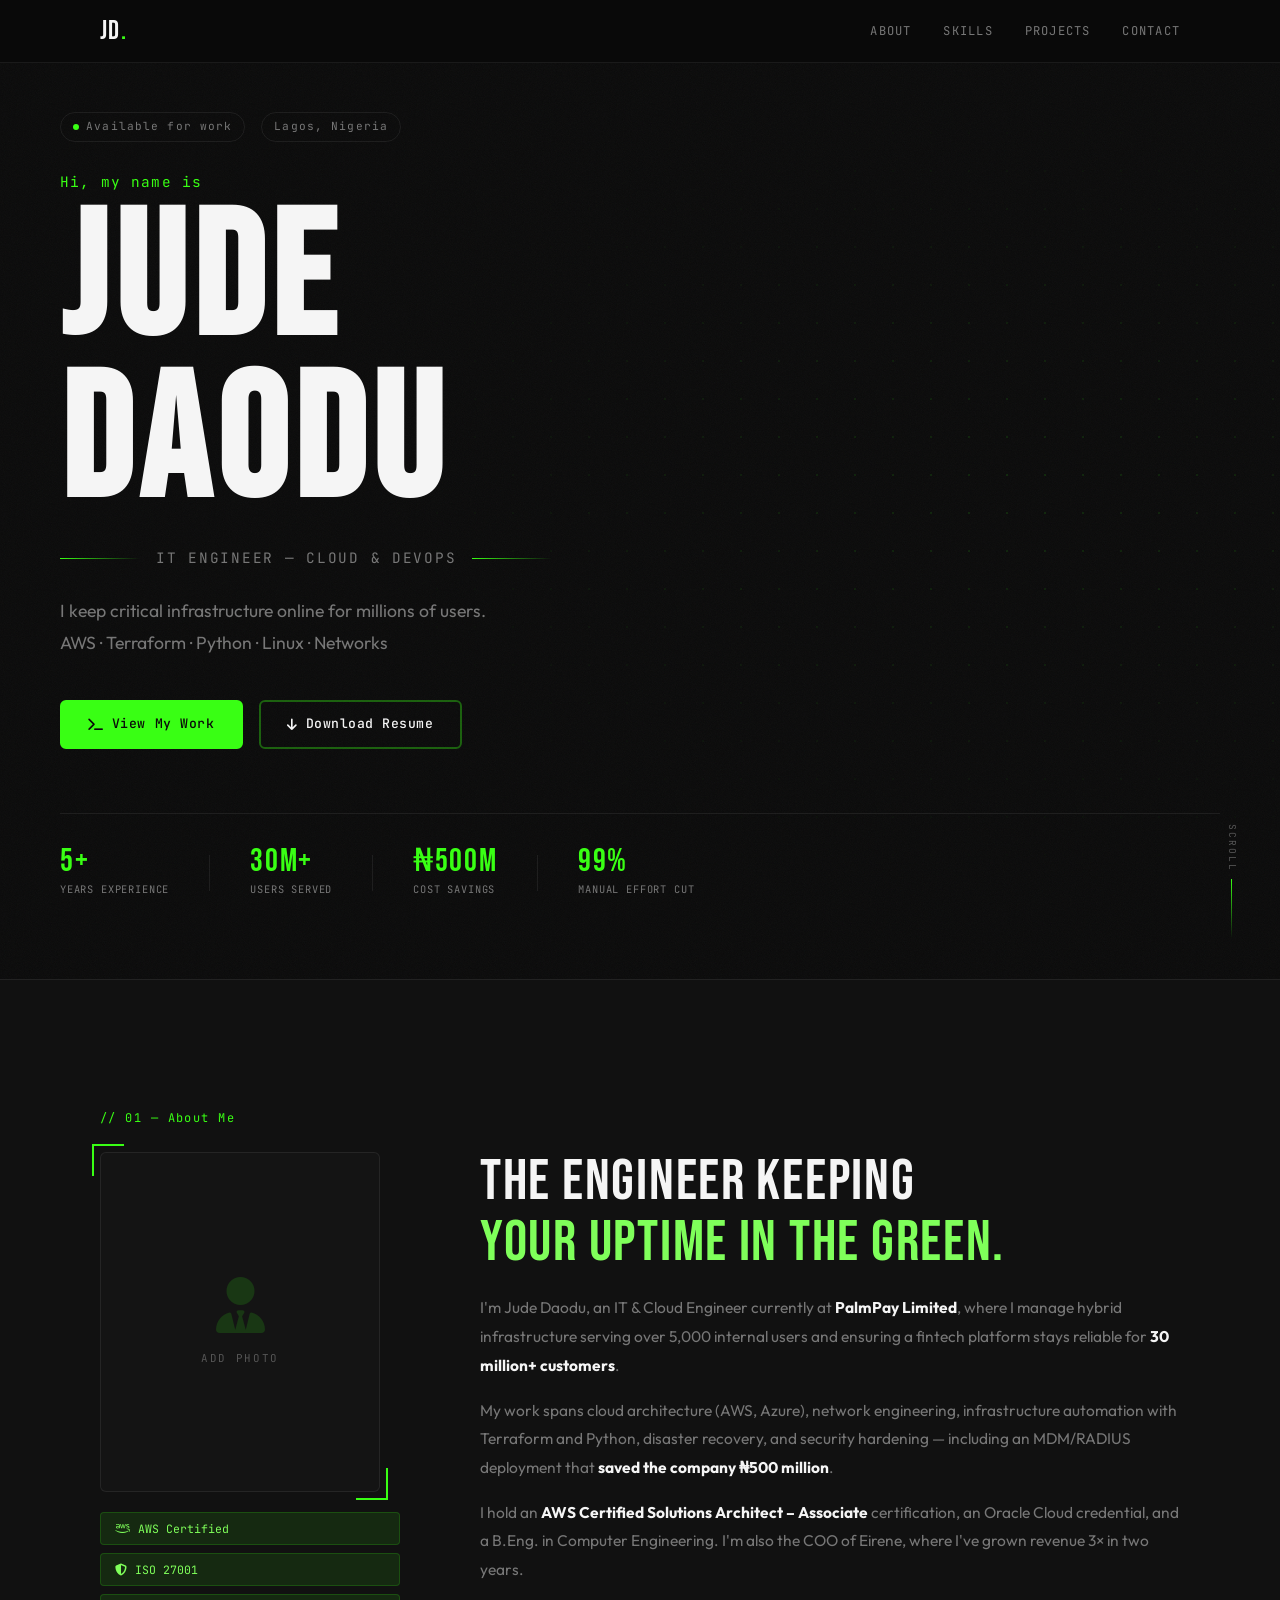
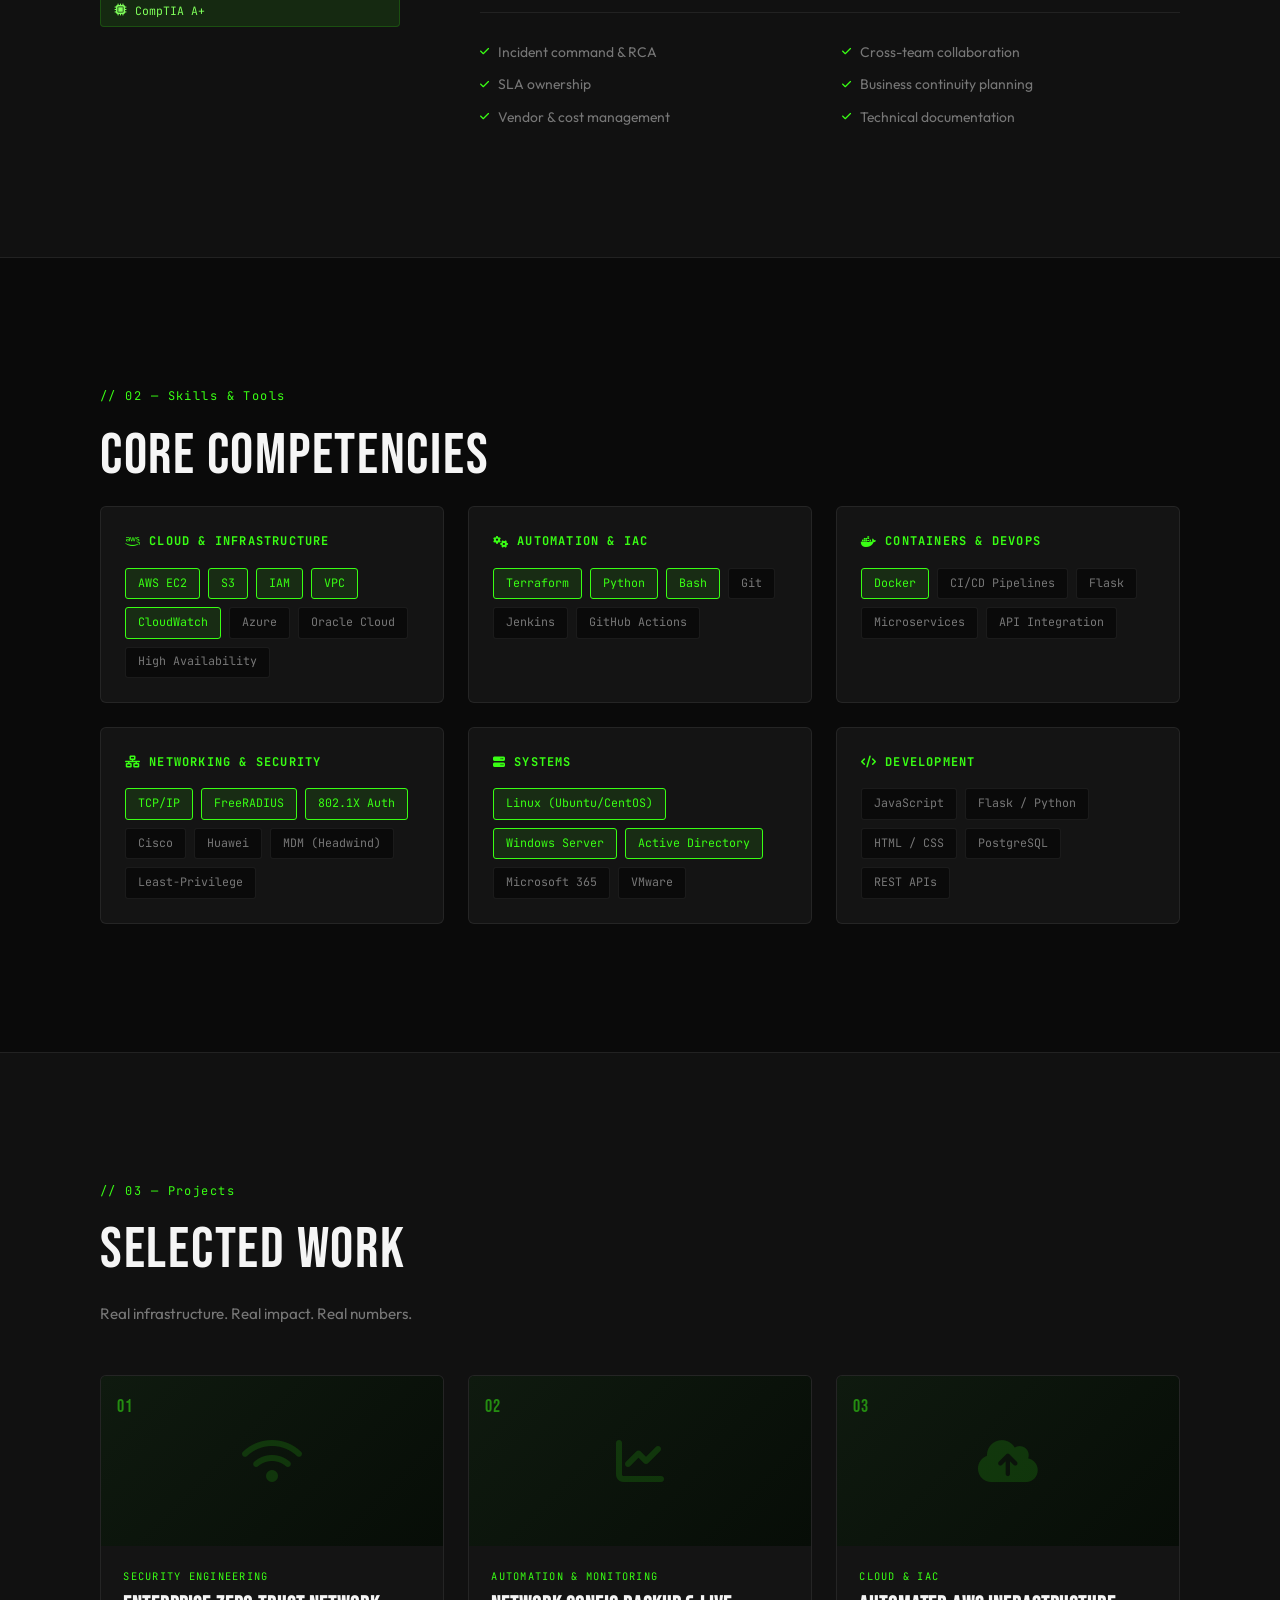
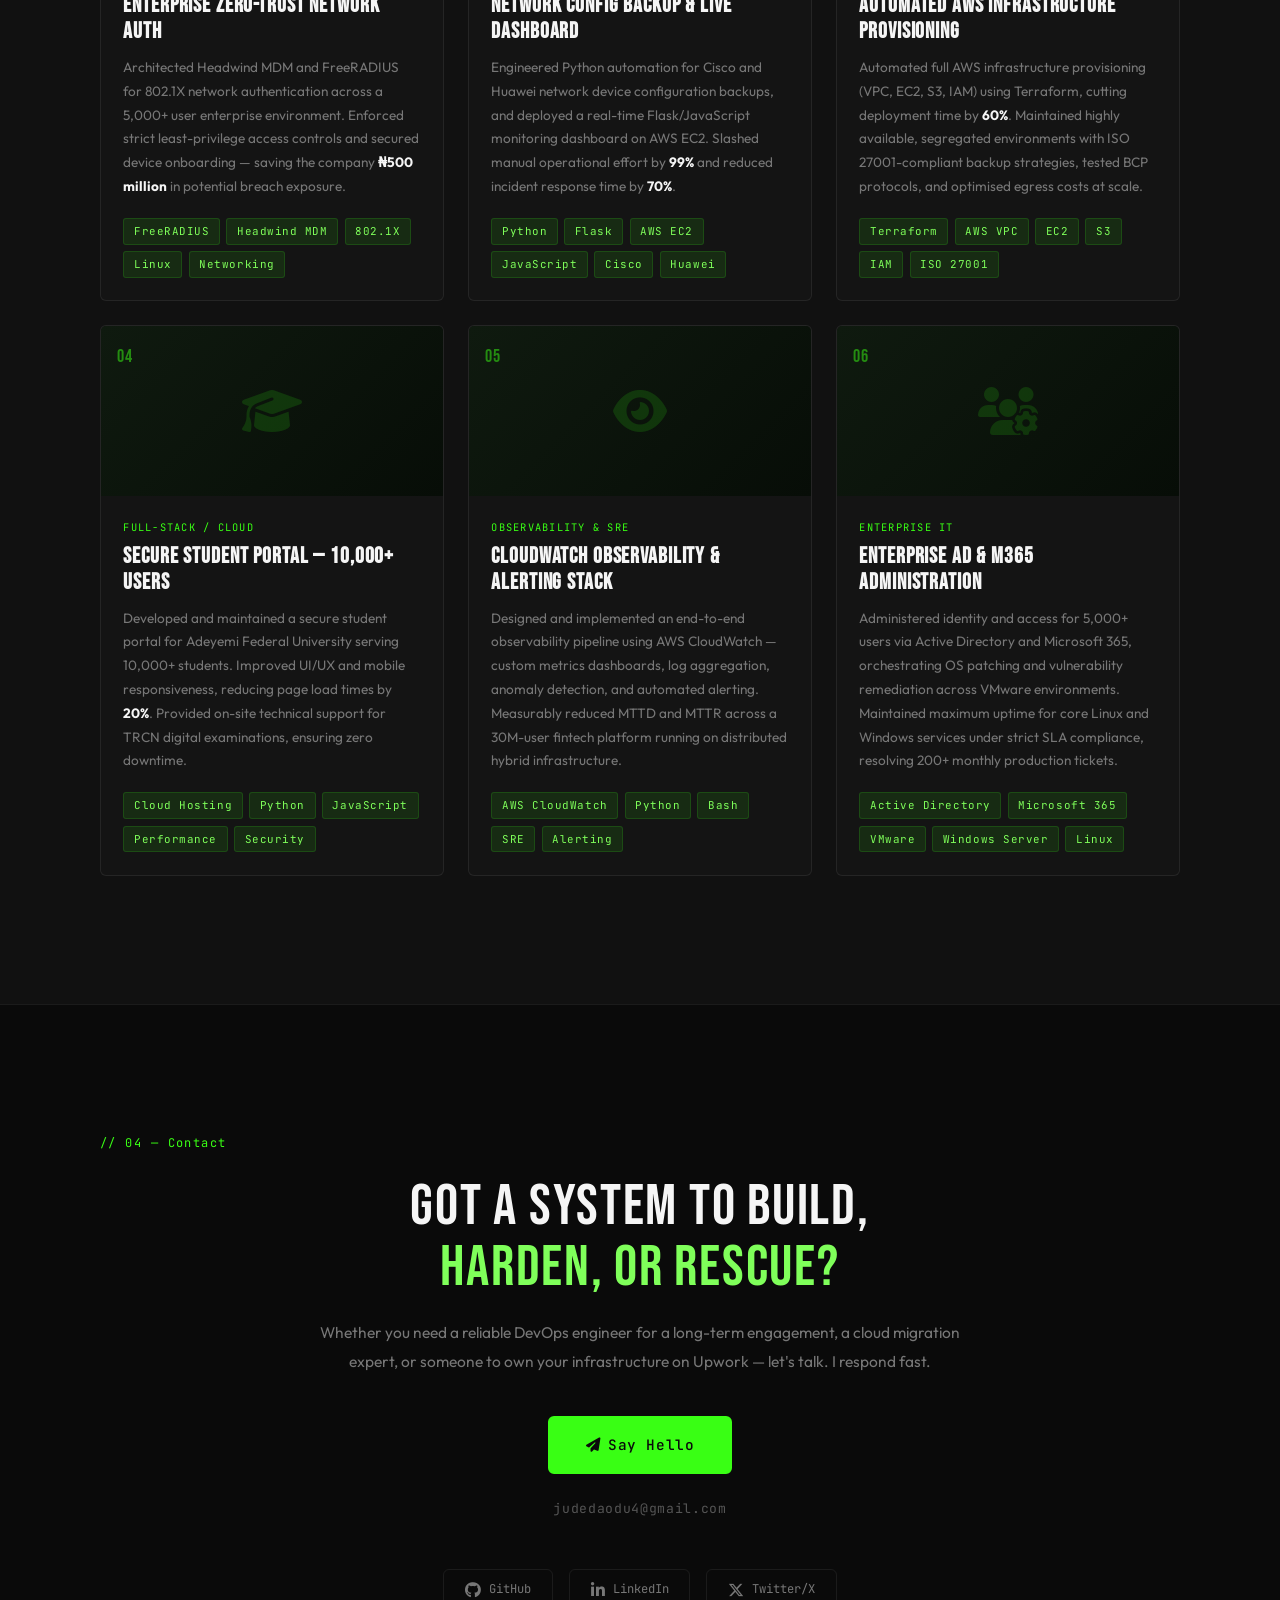
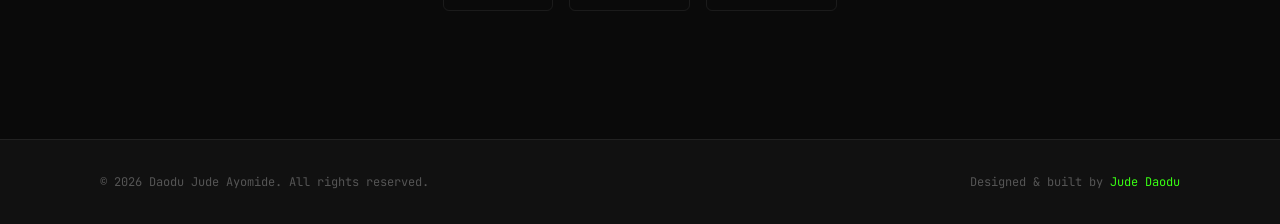
==== index.html @ 394125ce "Initial portfolio deploy" ====
<!DOCTYPE html>
<html lang="en">
<head>
  <meta charset="UTF-8" />
  <meta name="viewport" content="width=device-width, initial-scale=1.0" />
  <meta name="description" content="Jude Daodu — IT Engineer, Cloud & DevOps. Building secure, automated infrastructure at scale." />
  <title>Jude Daodu | Cloud & DevOps Engineer</title>

  <link rel="preconnect" href="https://fonts.googleapis.com" />
  <link rel="preconnect" href="https://fonts.gstatic.com" crossorigin />
  <link href="https://fonts.googleapis.com/css2?family=Bebas+Neue&family=Outfit:wght@300;400;500;600&family=JetBrains+Mono:wght@300;400;500&display=swap" rel="stylesheet" />
  <link rel="stylesheet" href="https://cdnjs.cloudflare.com/ajax/libs/font-awesome/6.5.0/css/all.min.css" />
  <link rel="stylesheet" href="style.css" />
</head>
<body>

  <!-- ░░ NAVBAR ░░ -->
  <header class="navbar" id="navbar">
    <div class="nav-inner">
      <a href="#hero" class="logo">JD<span class="logo-accent">.</span></a>
      <nav class="nav-links" id="navLinks">
        <a href="#about" class="nav-link">About</a>
        <a href="#skills" class="nav-link">Skills</a>
        <a href="#projects" class="nav-link">Projects</a>
        <a href="#contact" class="nav-link">Contact</a>
      </nav>
      <button class="hamburger" id="hamburger" aria-label="Toggle menu" aria-expanded="false">
        <span></span><span></span><span></span>
      </button>
    </div>
  </header>

  <!-- ░░ HERO ░░ -->
  <section class="hero" id="hero">
    <div class="hero-noise"></div>
    <div class="hero-grid-overlay"></div>

    <div class="hero-inner">
      <div class="hero-meta">
        <span class="hero-tag"><span class="blink-dot"></span> Available for work</span>
        <span class="hero-tag">Lagos, Nigeria</span>
      </div>

      <p class="hero-greeting">Hi, my name is</p>
      <h1 class="hero-name">JUDE<br/>DAODU</h1>

      <div class="hero-role-row">
        <span class="hero-rule"></span>
        <p class="hero-role">IT Engineer — Cloud &amp; DevOps</p>
        <span class="hero-rule"></span>
      </div>

      <p class="hero-subtitle">I keep critical infrastructure online for millions of users.<br/>
      AWS · Terraform · Python · Linux · Networks</p>

      <div class="hero-actions">
        <a href="#projects" class="btn btn-primary">
          <i class="fa-solid fa-terminal"></i> View My Work
        </a>
        <a href="resume.pdf" download class="btn btn-ghost">
          <i class="fa-solid fa-arrow-down"></i> Download Resume
        </a>
      </div>

      <div class="hero-stats">
        <div class="stat">
          <span class="stat-num">5+</span>
          <span class="stat-label">Years Experience</span>
        </div>
        <div class="stat-div"></div>
        <div class="stat">
          <span class="stat-num">30M+</span>
          <span class="stat-label">Users Served</span>
        </div>
        <div class="stat-div"></div>
        <div class="stat">
          <span class="stat-num">₦500M</span>
          <span class="stat-label">Cost Savings</span>
        </div>
        <div class="stat-div"></div>
        <div class="stat">
          <span class="stat-num">99%</span>
          <span class="stat-label">Manual Effort Cut</span>
        </div>
      </div>
    </div>

    <div class="hero-scroll">
      <span>scroll</span>
      <div class="scroll-line"></div>
    </div>
  </section>

  <!-- ░░ ABOUT ░░ -->
  <section class="about section" id="about">
    <div class="container">
      <div class="section-eyebrow fade-in">// 01 &mdash; About Me</div>
      <div class="about-grid">
        <div class="about-photo-col fade-in">
          <div class="photo-wrapper">
            <div class="photo-placeholder">
              <i class="fa-solid fa-user-tie"></i>
              <span>Add Photo</span>
            </div>
            <div class="photo-border-tl"></div>
            <div class="photo-border-br"></div>
          </div>
          <div class="about-badges">
            <span class="badge"><i class="fa-brands fa-aws"></i> AWS Certified</span>
            <span class="badge"><i class="fa-solid fa-shield-halved"></i> ISO 27001</span>
            <span class="badge"><i class="fa-solid fa-microchip"></i> CompTIA A+</span>
          </div>
        </div>

        <div class="about-text-col fade-in">
          <h2 class="section-title">The engineer keeping<br/><em>your uptime in the green.</em></h2>
          <p>I'm Jude Daodu, an IT &amp; Cloud Engineer currently at <strong>PalmPay Limited</strong>, where I manage hybrid infrastructure serving over 5,000 internal users and ensuring a fintech platform stays reliable for <strong>30 million+ customers</strong>.</p>
          <p>My work spans cloud architecture (AWS, Azure), network engineering, infrastructure automation with Terraform and Python, disaster recovery, and security hardening — including an MDM/RADIUS deployment that <strong>saved the company ₦500 million</strong>.</p>
          <p>I hold an <strong>AWS Certified Solutions Architect – Associate</strong> certification, an Oracle Cloud credential, and a B.Eng. in Computer Engineering. I'm also the COO of Eirene, where I've grown revenue 3× in two years.</p>

          <div class="soft-skills-grid">
            <div class="soft-skill"><i class="fa-solid fa-check"></i> Incident command &amp; RCA</div>
            <div class="soft-skill"><i class="fa-solid fa-check"></i> Cross-team collaboration</div>
            <div class="soft-skill"><i class="fa-solid fa-check"></i> SLA ownership</div>
            <div class="soft-skill"><i class="fa-solid fa-check"></i> Business continuity planning</div>
            <div class="soft-skill"><i class="fa-solid fa-check"></i> Vendor &amp; cost management</div>
            <div class="soft-skill"><i class="fa-solid fa-check"></i> Technical documentation</div>
          </div>
        </div>
      </div>
    </div>
  </section>

  <!-- ░░ SKILLS ░░ -->
  <section class="skills-section section" id="skills">
    <div class="container">
      <div class="section-eyebrow fade-in">// 02 &mdash; Skills &amp; Tools</div>
      <h2 class="section-title fade-in">Core Competencies</h2>

      <div class="skills-outer fade-in">

        <div class="skill-block">
          <h4 class="skill-block-title"><i class="fa-brands fa-aws"></i> Cloud &amp; Infrastructure</h4>
          <div class="skill-pills">
            <span class="pill active">AWS EC2</span>
            <span class="pill active">S3</span>
            <span class="pill active">IAM</span>
            <span class="pill active">VPC</span>
            <span class="pill active">CloudWatch</span>
            <span class="pill">Azure</span>
            <span class="pill">Oracle Cloud</span>
            <span class="pill">High Availability</span>
          </div>
        </div>

        <div class="skill-block">
          <h4 class="skill-block-title"><i class="fa-solid fa-gears"></i> Automation &amp; IaC</h4>
          <div class="skill-pills">
            <span class="pill active">Terraform</span>
            <span class="pill active">Python</span>
            <span class="pill active">Bash</span>
            <span class="pill">Git</span>
            <span class="pill">Jenkins</span>
            <span class="pill">GitHub Actions</span>
          </div>
        </div>

        <div class="skill-block">
          <h4 class="skill-block-title"><i class="fa-brands fa-docker"></i> Containers &amp; DevOps</h4>
          <div class="skill-pills">
            <span class="pill active">Docker</span>
            <span class="pill">CI/CD Pipelines</span>
            <span class="pill">Flask</span>
            <span class="pill">Microservices</span>
            <span class="pill">API Integration</span>
          </div>
        </div>

        <div class="skill-block">
          <h4 class="skill-block-title"><i class="fa-solid fa-network-wired"></i> Networking &amp; Security</h4>
          <div class="skill-pills">
            <span class="pill active">TCP/IP</span>
            <span class="pill active">FreeRADIUS</span>
            <span class="pill active">802.1X Auth</span>
            <span class="pill">Cisco</span>
            <span class="pill">Huawei</span>
            <span class="pill">MDM (Headwind)</span>
            <span class="pill">Least-Privilege</span>
          </div>
        </div>

        <div class="skill-block">
          <h4 class="skill-block-title"><i class="fa-solid fa-server"></i> Systems</h4>
          <div class="skill-pills">
            <span class="pill active">Linux (Ubuntu/CentOS)</span>
            <span class="pill active">Windows Server</span>
            <span class="pill active">Active Directory</span>
            <span class="pill">Microsoft 365</span>
            <span class="pill">VMware</span>
          </div>
        </div>

        <div class="skill-block">
          <h4 class="skill-block-title"><i class="fa-solid fa-code"></i> Development</h4>
          <div class="skill-pills">
            <span class="pill">JavaScript</span>
            <span class="pill">Flask / Python</span>
            <span class="pill">HTML / CSS</span>
            <span class="pill">PostgreSQL</span>
            <span class="pill">REST APIs</span>
          </div>
        </div>

      </div>
    </div>
  </section>

  <!-- ░░ PROJECTS ░░ -->
  <section class="projects-section section" id="projects">
    <div class="container">
      <div class="section-eyebrow fade-in">// 03 &mdash; Projects</div>
      <h2 class="section-title fade-in">Selected Work</h2>
      <p class="section-sub fade-in">Real infrastructure. Real impact. Real numbers.</p>

      <div class="projects-grid">

        <!-- Project 1 -->
        <article class="project-card fade-in">
          <div class="card-img">
            <div class="card-img-placeholder">
              <i class="fa-solid fa-wifi"></i>
            </div>
            <div class="card-number">01</div>
            <div class="card-links">
              <a href="#" target="_blank" rel="noopener" class="card-icon-link" aria-label="GitHub"><i class="fa-brands fa-github"></i></a>
              <a href="#" target="_blank" rel="noopener" class="card-icon-link" aria-label="Live Demo"><i class="fa-solid fa-arrow-up-right-from-square"></i></a>
            </div>
          </div>
          <div class="card-body">
            <p class="card-category">Security Engineering</p>
            <h3 class="card-title">Enterprise Zero-Trust Network Auth</h3>
            <p class="card-desc">Architected Headwind MDM and FreeRADIUS for 802.1X network authentication across a 5,000+ user enterprise environment. Enforced strict least-privilege access controls and secured device onboarding — saving the company <strong>₦500 million</strong> in potential breach exposure.</p>
            <div class="card-tags">
              <span class="tag">FreeRADIUS</span>
              <span class="tag">Headwind MDM</span>
              <span class="tag">802.1X</span>
              <span class="tag">Linux</span>
              <span class="tag">Networking</span>
            </div>
          </div>
        </article>

        <!-- Project 2 -->
        <article class="project-card fade-in">
          <div class="card-img">
            <div class="card-img-placeholder">
              <i class="fa-solid fa-chart-line"></i>
            </div>
            <div class="card-number">02</div>
            <div class="card-links">
              <a href="#" target="_blank" rel="noopener" class="card-icon-link" aria-label="GitHub"><i class="fa-brands fa-github"></i></a>
              <a href="#" target="_blank" rel="noopener" class="card-icon-link" aria-label="Live Demo"><i class="fa-solid fa-arrow-up-right-from-square"></i></a>
            </div>
          </div>
          <div class="card-body">
            <p class="card-category">Automation &amp; Monitoring</p>
            <h3 class="card-title">Network Config Backup &amp; Live Dashboard</h3>
            <p class="card-desc">Engineered Python automation for Cisco and Huawei network device configuration backups, and deployed a real-time Flask/JavaScript monitoring dashboard on AWS EC2. Slashed manual operational effort by <strong>99%</strong> and reduced incident response time by <strong>70%</strong>.</p>
            <div class="card-tags">
              <span class="tag">Python</span>
              <span class="tag">Flask</span>
              <span class="tag">AWS EC2</span>
              <span class="tag">JavaScript</span>
              <span class="tag">Cisco</span>
              <span class="tag">Huawei</span>
            </div>
          </div>
        </article>

        <!-- Project 3 -->
        <article class="project-card fade-in">
          <div class="card-img">
            <div class="card-img-placeholder">
              <i class="fa-solid fa-cloud-arrow-up"></i>
            </div>
            <div class="card-number">03</div>
            <div class="card-links">
              <a href="#" target="_blank" rel="noopener" class="card-icon-link" aria-label="GitHub"><i class="fa-brands fa-github"></i></a>
              <a href="#" target="_blank" rel="noopener" class="card-icon-link" aria-label="Live Demo"><i class="fa-solid fa-arrow-up-right-from-square"></i></a>
            </div>
          </div>
          <div class="card-body">
            <p class="card-category">Cloud &amp; IaC</p>
            <h3 class="card-title">Automated AWS Infrastructure Provisioning</h3>
            <p class="card-desc">Automated full AWS infrastructure provisioning (VPC, EC2, S3, IAM) using Terraform, cutting deployment time by <strong>60%</strong>. Maintained highly available, segregated environments with ISO 27001-compliant backup strategies, tested BCP protocols, and optimised egress costs at scale.</p>
            <div class="card-tags">
              <span class="tag">Terraform</span>
              <span class="tag">AWS VPC</span>
              <span class="tag">EC2</span>
              <span class="tag">S3</span>
              <span class="tag">IAM</span>
              <span class="tag">ISO 27001</span>
            </div>
          </div>
        </article>

        <!-- Project 4 -->
        <article class="project-card fade-in">
          <div class="card-img">
            <div class="card-img-placeholder">
              <i class="fa-solid fa-graduation-cap"></i>
            </div>
            <div class="card-number">04</div>
            <div class="card-links">
              <a href="#" target="_blank" rel="noopener" class="card-icon-link" aria-label="GitHub"><i class="fa-brands fa-github"></i></a>
              <a href="#" target="_blank" rel="noopener" class="card-icon-link" aria-label="Live Demo"><i class="fa-solid fa-arrow-up-right-from-square"></i></a>
            </div>
          </div>
          <div class="card-body">
            <p class="card-category">Full-Stack / Cloud</p>
            <h3 class="card-title">Secure Student Portal — 10,000+ Users</h3>
            <p class="card-desc">Developed and maintained a secure student portal for Adeyemi Federal University serving 10,000+ students. Improved UI/UX and mobile responsiveness, reducing page load times by <strong>20%</strong>. Provided on-site technical support for TRCN digital examinations, ensuring zero downtime.</p>
            <div class="card-tags">
              <span class="tag">Cloud Hosting</span>
              <span class="tag">Python</span>
              <span class="tag">JavaScript</span>
              <span class="tag">Performance</span>
              <span class="tag">Security</span>
            </div>
          </div>
        </article>

        <!-- Project 5 -->
        <article class="project-card fade-in">
          <div class="card-img">
            <div class="card-img-placeholder">
              <i class="fa-solid fa-eye"></i>
            </div>
            <div class="card-number">05</div>
            <div class="card-links">
              <a href="#" target="_blank" rel="noopener" class="card-icon-link" aria-label="GitHub"><i class="fa-brands fa-github"></i></a>
              <a href="#" target="_blank" rel="noopener" class="card-icon-link" aria-label="Live Demo"><i class="fa-solid fa-arrow-up-right-from-square"></i></a>
            </div>
          </div>
          <div class="card-body">
            <p class="card-category">Observability &amp; SRE</p>
            <h3 class="card-title">CloudWatch Observability &amp; Alerting Stack</h3>
            <p class="card-desc">Designed and implemented an end-to-end observability pipeline using AWS CloudWatch — custom metrics dashboards, log aggregation, anomaly detection, and automated alerting. Measurably reduced MTTD and MTTR across a 30M-user fintech platform running on distributed hybrid infrastructure.</p>
            <div class="card-tags">
              <span class="tag">AWS CloudWatch</span>
              <span class="tag">Python</span>
              <span class="tag">Bash</span>
              <span class="tag">SRE</span>
              <span class="tag">Alerting</span>
            </div>
          </div>
        </article>

        <!-- Project 6 -->
        <article class="project-card fade-in">
          <div class="card-img">
            <div class="card-img-placeholder">
              <i class="fa-solid fa-users-gear"></i>
            </div>
            <div class="card-number">06</div>
            <div class="card-links">
              <a href="#" target="_blank" rel="noopener" class="card-icon-link" aria-label="GitHub"><i class="fa-brands fa-github"></i></a>
              <a href="#" target="_blank" rel="noopener" class="card-icon-link" aria-label="Live Demo"><i class="fa-solid fa-arrow-up-right-from-square"></i></a>
            </div>
          </div>
          <div class="card-body">
            <p class="card-category">Enterprise IT</p>
            <h3 class="card-title">Enterprise AD &amp; M365 Administration</h3>
            <p class="card-desc">Administered identity and access for 5,000+ users via Active Directory and Microsoft 365, orchestrating OS patching and vulnerability remediation across VMware environments. Maintained maximum uptime for core Linux and Windows services under strict SLA compliance, resolving 200+ monthly production tickets.</p>
            <div class="card-tags">
              <span class="tag">Active Directory</span>
              <span class="tag">Microsoft 365</span>
              <span class="tag">VMware</span>
              <span class="tag">Windows Server</span>
              <span class="tag">Linux</span>
            </div>
          </div>
        </article>

      </div>
    </div>
  </section>

  <!-- ░░ CONTACT ░░ -->
  <section class="contact-section section" id="contact">
    <div class="container">
      <div class="section-eyebrow fade-in">// 04 &mdash; Contact</div>
      <div class="contact-inner fade-in">
        <h2 class="section-title">Got a system to build,<br/><em>harden, or rescue?</em></h2>
        <p class="contact-msg">Whether you need a reliable DevOps engineer for a long-term engagement, a cloud migration expert, or someone to own your infrastructure on Upwork — let's talk. I respond fast.</p>
        <a href="mailto:judedaodu4@gmail.com" class="btn btn-primary btn-lg">
          <i class="fa-solid fa-paper-plane"></i> Say Hello
        </a>
        <div class="contact-email-display">judedaodu4@gmail.com</div>
        <div class="social-row">
          <a href="https://github.com/Judedaodu" target="_blank" rel="noopener" aria-label="GitHub" class="social-btn">
            <i class="fa-brands fa-github"></i>
            <span>GitHub</span>
          </a>
          <a href="https://linkedin.com/in/jude-a-daodu" target="_blank" rel="noopener" aria-label="LinkedIn" class="social-btn">
            <i class="fa-brands fa-linkedin-in"></i>
            <span>LinkedIn</span>
          </a>
          <a href="https://twitter.com/" target="_blank" rel="noopener" aria-label="Twitter/X" class="social-btn">
            <i class="fa-brands fa-x-twitter"></i>
            <span>Twitter/X</span>
          </a>
        </div>
      </div>
    </div>
  </section>

  <!-- ░░ FOOTER ░░ -->
  <footer class="footer">
    <div class="container">
      <div class="footer-inner">
        <p class="footer-copy">&copy; <span id="year"></span> Daodu Jude Ayomide. All rights reserved.</p>
        <p class="footer-built">Designed &amp; built by <span class="accent">Jude Daodu</span></p>
      </div>
    </div>
  </footer>

  <script src="script.js"></script>
</body>
</html>
---- style.css ----
/* ================================================================
   JUDE DAODU — PORTFOLIO  |  style.css
   Aesthetic: Editorial / Terminal — Electric Green on Near-Black
   Fonts: Bebas Neue (display) · Outfit (body) · JetBrains Mono (code)
   ================================================================ */

/* ── RESET ──────────────────────────────────────────────────────── */
*, *::before, *::after { box-sizing: border-box; margin: 0; padding: 0; }

/* ── TOKENS ─────────────────────────────────────────────────────── */
:root {
  --bg:           #0a0a0a;
  --bg-2:         #111111;
  --bg-card:      #141414;
  --bg-card-h:    #1a1a1a;
  --border:       rgba(255,255,255,0.07);
  --border-h:     rgba(57,255,20,0.35);
  --green:        #39ff14;          /* electric / neon green */
  --green-dim:    rgba(57,255,20,0.10);
  --green-glow:   rgba(57,255,20,0.28);
  --green-text:   #7fff5a;          /* softer green for text */
  --white:        #f5f5f5;
  --muted:        #777;
  --muted-2:      #555;

  --ff-display: 'Bebas Neue', sans-serif;
  --ff-body:    'Outfit', sans-serif;
  --ff-mono:    'JetBrains Mono', monospace;

  --container:  1160px;
  --pad-x:      clamp(1.25rem, 5vw, 2.5rem);
  --section-y:  clamp(5rem, 10vw, 8rem);
  --radius:     6px;
  --ease:       cubic-bezier(0.16, 1, 0.3, 1);
  --t:          0.3s;
}

html { scroll-behavior: smooth; font-size: 16px; }
body {
  background: var(--bg);
  color: var(--white);
  font-family: var(--ff-body);
  line-height: 1.7;
  overflow-x: hidden;
  cursor: default;
}
::selection { background: var(--green); color: var(--bg); }
a { color: inherit; text-decoration: none; }
ul { list-style: none; }

::-webkit-scrollbar { width: 4px; }
::-webkit-scrollbar-track { background: var(--bg); }
::-webkit-scrollbar-thumb { background: var(--green); border-radius: 999px; }

/* ── CONTAINER ──────────────────────────────────────────────────── */
.container { max-width: var(--container); margin: 0 auto; padding: 0 var(--pad-x); }

/* ── SECTION SHARED ─────────────────────────────────────────────── */
.section { padding: var(--section-y) 0; }

.section-eyebrow {
  font-family: var(--ff-mono);
  font-size: 0.75rem;
  color: var(--green);
  letter-spacing: 0.12em;
  margin-bottom: 1.2rem;
  opacity: 0.85;
}

.section-title {
  font-family: var(--ff-display);
  font-size: clamp(2.4rem, 5vw, 3.6rem);
  font-weight: 400;
  line-height: 1.05;
  letter-spacing: 0.03em;
  color: var(--white);
  margin-bottom: 1.25rem;
}
.section-title em { color: var(--green-text); font-style: normal; }

.section-sub { color: var(--muted); font-size: 0.95rem; margin-bottom: 3rem; }

.accent { color: var(--green); }

/* ── BUTTONS ────────────────────────────────────────────────────── */
.btn {
  display: inline-flex;
  align-items: center;
  gap: 0.5rem;
  padding: 0.72rem 1.65rem;
  font-family: var(--ff-mono);
  font-size: 0.82rem;
  font-weight: 500;
  letter-spacing: 0.04em;
  border-radius: var(--radius);
  cursor: pointer;
  transition: all var(--t) var(--ease);
  white-space: nowrap;
  border: none;
}
.btn-primary {
  background: var(--green);
  color: var(--bg);
  border: 2px solid var(--green);
}
.btn-primary:hover {
  background: transparent;
  color: var(--green);
  box-shadow: 0 0 28px var(--green-glow);
}
.btn-ghost {
  background: transparent;
  color: var(--white);
  border: 2px solid var(--border-h);
}
.btn-ghost:hover {
  border-color: var(--green);
  color: var(--green);
}
.btn-lg { padding: 0.95rem 2.2rem; font-size: 0.9rem; }

/* ── NAVBAR ─────────────────────────────────────────────────────── */
.navbar {
  position: fixed;
  top: 0; left: 0; right: 0;
  z-index: 900;
  background: rgba(10,10,10,0.88);
  backdrop-filter: blur(18px);
  -webkit-backdrop-filter: blur(18px);
  border-bottom: 1px solid var(--border);
  transition: border-color var(--t);
}
.navbar.scrolled { border-color: rgba(57,255,20,0.14); }

.nav-inner {
  max-width: var(--container);
  margin: 0 auto;
  padding: 0 var(--pad-x);
  height: 62px;
  display: flex;
  align-items: center;
  justify-content: space-between;
}

.logo {
  font-family: var(--ff-display);
  font-size: 1.7rem;
  letter-spacing: 0.05em;
  color: var(--white);
}
.logo-accent { color: var(--green); }

.nav-links { display: flex; gap: 2rem; }

.nav-link {
  font-family: var(--ff-mono);
  font-size: 0.76rem;
  letter-spacing: 0.1em;
  text-transform: uppercase;
  color: var(--muted);
  position: relative;
  transition: color var(--t);
}
.nav-link::after {
  content: '';
  position: absolute;
  left: 0; bottom: -4px;
  width: 0; height: 1px;
  background: var(--green);
  transition: width var(--t) var(--ease);
}
.nav-link:hover { color: var(--green); }
.nav-link:hover::after, .nav-link.active::after { width: 100%; }
.nav-link.active { color: var(--green); }

/* Hamburger */
.hamburger {
  display: none;
  flex-direction: column;
  gap: 5px;
  background: none;
  border: none;
  cursor: pointer;
  padding: 4px;
}
.hamburger span {
  display: block;
  width: 22px; height: 1.5px;
  background: var(--white);
  border-radius: 999px;
  transition: all var(--t) var(--ease);
}
.hamburger.open span:nth-child(1) { transform: translateY(6.5px) rotate(45deg); background: var(--green); }
.hamburger.open span:nth-child(2) { opacity: 0; }
.hamburger.open span:nth-child(3) { transform: translateY(-6.5px) rotate(-45deg); background: var(--green); }

/* ── HERO ───────────────────────────────────────────────────────── */
.hero {
  min-height: 100vh;
  display: flex;
  align-items: center;
  position: relative;
  overflow: hidden;
  padding: 7rem var(--pad-x) 5rem;
}

/* Noise texture overlay */
.hero-noise {
  position: absolute; inset: 0; z-index: 0;
  opacity: 0.04;
  background-image: url("data:image/svg+xml,%3Csvg viewBox='0 0 256 256' xmlns='http://www.w3.org/2000/svg'%3E%3Cfilter id='n'%3E%3CfeTurbulence type='fractalNoise' baseFrequency='0.9' numOctaves='4' stitchTiles='stitch'/%3E%3C/filter%3E%3Crect width='100%25' height='100%25' filter='url(%23n)'/%3E%3C/svg%3E");
  background-size: 200px;
}

/* Dot grid */
.hero-grid-overlay {
  position: absolute; inset: 0; z-index: 0;
  background-image: radial-gradient(circle, rgba(57,255,20,0.12) 1px, transparent 1px);
  background-size: 38px 38px;
  mask-image: radial-gradient(ellipse 80% 60% at 80% 50%, black 0%, transparent 70%);
  -webkit-mask-image: radial-gradient(ellipse 80% 60% at 80% 50%, black 0%, transparent 70%);
}

.hero-inner {
  position: relative;
  z-index: 1;
  max-width: var(--container);
  width: 100%;
  margin: 0 auto;
}

.hero-meta {
  display: flex;
  gap: 1rem;
  margin-bottom: 1.75rem;
  opacity: 0;
  animation: fadeUp 0.6s var(--ease) 0.1s forwards;
}
.hero-tag {
  font-family: var(--ff-mono);
  font-size: 0.7rem;
  letter-spacing: 0.1em;
  color: var(--muted);
  border: 1px solid var(--border);
  padding: 0.28rem 0.75rem;
  border-radius: 999px;
  display: flex;
  align-items: center;
  gap: 0.45rem;
}
.blink-dot {
  width: 6px; height: 6px;
  background: var(--green);
  border-radius: 50%;
  animation: blink-pulse 1.6s ease infinite;
}

.hero-greeting {
  font-family: var(--ff-mono);
  font-size: 0.9rem;
  color: var(--green);
  letter-spacing: 0.08em;
  margin-bottom: 0.5rem;
  opacity: 0;
  animation: fadeUp 0.6s var(--ease) 0.22s forwards;
}

.hero-name {
  font-family: var(--ff-display);
  font-size: clamp(5rem, 14vw, 11rem);
  line-height: 0.92;
  letter-spacing: 0.04em;
  color: var(--white);
  margin-bottom: 1.25rem;
  opacity: 0;
  animation: fadeUp 0.7s var(--ease) 0.35s forwards;
}

.hero-role-row {
  display: flex;
  align-items: center;
  gap: 1rem;
  margin-bottom: 1.5rem;
  opacity: 0;
  animation: fadeUp 0.6s var(--ease) 0.5s forwards;
}
.hero-rule {
  flex: 1;
  height: 1px;
  background: linear-gradient(to right, var(--green), transparent);
  max-width: 80px;
}
.hero-role {
  font-family: var(--ff-mono);
  font-size: clamp(0.75rem, 1.5vw, 0.9rem);
  color: var(--muted);
  letter-spacing: 0.12em;
  text-transform: uppercase;
  white-space: nowrap;
}

.hero-subtitle {
  font-size: clamp(0.95rem, 1.5vw, 1.1rem);
  color: var(--muted);
  line-height: 1.85;
  max-width: 520px;
  margin-bottom: 2.5rem;
  opacity: 0;
  animation: fadeUp 0.6s var(--ease) 0.62s forwards;
}

.hero-actions {
  display: flex;
  gap: 1rem;
  flex-wrap: wrap;
  margin-bottom: 4rem;
  opacity: 0;
  animation: fadeUp 0.6s var(--ease) 0.75s forwards;
}

/* Stats bar */
.hero-stats {
  display: flex;
  align-items: center;
  gap: 0;
  flex-wrap: wrap;
  border-top: 1px solid var(--border);
  padding-top: 2rem;
  opacity: 0;
  animation: fadeUp 0.6s var(--ease) 0.9s forwards;
}
.stat {
  display: flex;
  flex-direction: column;
  padding-right: 2.5rem;
}
.stat-num {
  font-family: var(--ff-display);
  font-size: 2rem;
  letter-spacing: 0.05em;
  color: var(--green);
  line-height: 1;
}
.stat-label {
  font-family: var(--ff-mono);
  font-size: 0.65rem;
  color: var(--muted);
  letter-spacing: 0.08em;
  text-transform: uppercase;
  margin-top: 0.2rem;
}
.stat-div {
  width: 1px;
  height: 36px;
  background: var(--border);
  margin-right: 2.5rem;
}

/* Scroll indicator */
.hero-scroll {
  position: absolute;
  bottom: 2.5rem; right: var(--pad-x);
  display: flex;
  flex-direction: column;
  align-items: center;
  gap: 0.5rem;
  z-index: 1;
}
.hero-scroll span {
  font-family: var(--ff-mono);
  font-size: 0.6rem;
  color: var(--muted-2);
  letter-spacing: 0.2em;
  text-transform: uppercase;
  writing-mode: vertical-rl;
}
.scroll-line {
  width: 1px;
  height: 60px;
  background: linear-gradient(to bottom, var(--green), transparent);
  animation: scroll-grow 2s ease infinite;
}

/* ── ABOUT ──────────────────────────────────────────────────────── */
.about {
  background: var(--bg-2);
  border-top: 1px solid var(--border);
  border-bottom: 1px solid var(--border);
}

.about-grid {
  display: grid;
  grid-template-columns: 300px 1fr;
  gap: 5rem;
  align-items: start;
  margin-top: 1.5rem;
}

.photo-wrapper {
  position: relative;
  display: inline-block;
}
.photo-placeholder {
  width: 280px;
  height: 340px;
  background: var(--bg-card);
  border: 1px solid var(--border);
  border-radius: var(--radius);
  display: flex;
  flex-direction: column;
  align-items: center;
  justify-content: center;
  gap: 1rem;
  font-size: 3.5rem;
  color: rgba(57,255,20,0.15);
  position: relative;
  overflow: hidden;
  transition: color var(--t);
}
.photo-placeholder span {
  font-family: var(--ff-mono);
  font-size: 0.68rem;
  color: var(--muted-2);
  letter-spacing: 0.15em;
  text-transform: uppercase;
}
.photo-wrapper:hover .photo-placeholder { color: rgba(57,255,20,0.4); }

.photo-border-tl,
.photo-border-br {
  position: absolute;
  width: 32px; height: 32px;
  border-color: var(--green);
  border-style: solid;
}
.photo-border-tl { top: -8px; left: -8px; border-width: 2px 0 0 2px; }
.photo-border-br { bottom: -8px; right: -8px; border-width: 0 2px 2px 0; }

.about-badges {
  margin-top: 1.25rem;
  display: flex;
  flex-direction: column;
  gap: 0.5rem;
}
.badge {
  display: inline-flex;
  align-items: center;
  gap: 0.5rem;
  padding: 0.35rem 0.85rem;
  background: var(--green-dim);
  border: 1px solid rgba(57,255,20,0.18);
  border-radius: 4px;
  font-family: var(--ff-mono);
  font-size: 0.72rem;
  color: var(--green-text);
}
.badge i { font-size: 0.75rem; }

.about-text-col p {
  color: var(--muted);
  font-size: 0.97rem;
  margin-bottom: 1rem;
  line-height: 1.85;
}
.about-text-col p strong { color: var(--white); }

.soft-skills-grid {
  display: grid;
  grid-template-columns: 1fr 1fr;
  gap: 0.55rem 1.5rem;
  margin-top: 1.75rem;
  padding-top: 1.75rem;
  border-top: 1px solid var(--border);
}
.soft-skill {
  display: flex;
  align-items: center;
  gap: 0.55rem;
  font-size: 0.87rem;
  color: var(--muted);
}
.soft-skill i { color: var(--green); font-size: 0.65rem; }

/* ── SKILLS ─────────────────────────────────────────────────────── */
.skills-section { background: var(--bg); }

.skills-outer {
  display: grid;
  grid-template-columns: repeat(auto-fit, minmax(280px, 1fr));
  gap: 1.5rem;
}

.skill-block {
  border: 1px solid var(--border);
  border-radius: var(--radius);
  padding: 1.5rem;
  background: var(--bg-card);
  transition: border-color var(--t), background var(--t);
}
.skill-block:hover {
  border-color: var(--border-h);
  background: var(--bg-card-h);
}

.skill-block-title {
  font-family: var(--ff-mono);
  font-size: 0.75rem;
  letter-spacing: 0.1em;
  text-transform: uppercase;
  color: var(--green);
  margin-bottom: 1rem;
  display: flex;
  align-items: center;
  gap: 0.5rem;
}

.skill-pills { display: flex; flex-wrap: wrap; gap: 0.5rem; }

.pill {
  padding: 0.3rem 0.75rem;
  font-family: var(--ff-mono);
  font-size: 0.73rem;
  border-radius: 3px;
  border: 1px solid var(--border);
  color: var(--muted);
  background: var(--bg);
  transition: all var(--t) var(--ease);
  cursor: default;
}
.pill:hover, .pill.active {
  border-color: var(--green);
  color: var(--green);
  background: var(--green-dim);
}

/* ── PROJECTS ───────────────────────────────────────────────────── */
.projects-section {
  background: var(--bg-2);
  border-top: 1px solid var(--border);
}

.projects-grid {
  display: grid;
  grid-template-columns: repeat(auto-fit, minmax(320px, 1fr));
  gap: 1.5rem;
}

.project-card {
  background: var(--bg-card);
  border: 1px solid var(--border);
  border-radius: var(--radius);
  overflow: hidden;
  display: flex;
  flex-direction: column;
  transition: transform var(--t) var(--ease), border-color var(--t), box-shadow var(--t);
}
.project-card:hover {
  transform: translateY(-5px);
  border-color: var(--border-h);
  box-shadow: 0 20px 60px rgba(57,255,20,0.08);
}

.card-img {
  position: relative;
  height: 170px;
  overflow: hidden;
}
.card-img-placeholder {
  width: 100%; height: 100%;
  background: linear-gradient(135deg, #0f1a0f 0%, #070d07 100%);
  display: flex;
  align-items: center;
  justify-content: center;
  font-size: 3rem;
  color: rgba(57,255,20,0.15);
  transition: color var(--t);
}
.project-card:hover .card-img-placeholder { color: rgba(57,255,20,0.4); }

.card-number {
  position: absolute;
  top: 1rem; left: 1rem;
  font-family: var(--ff-display);
  font-size: 1.1rem;
  letter-spacing: 0.08em;
  color: rgba(57,255,20,0.5);
}

.card-links {
  position: absolute;
  top: 1rem; right: 1rem;
  display: flex;
  gap: 0.6rem;
  opacity: 0;
  transform: translateY(-6px);
  transition: all var(--t) var(--ease);
}
.project-card:hover .card-links { opacity: 1; transform: translateY(0); }

.card-icon-link {
  width: 36px; height: 36px;
  background: var(--bg);
  border: 1px solid var(--green);
  border-radius: 4px;
  display: flex; align-items: center; justify-content: center;
  color: var(--green);
  font-size: 0.85rem;
  transition: all var(--t) var(--ease);
}
.card-icon-link:hover { background: var(--green); color: var(--bg); }

.card-body {
  padding: 1.4rem;
  flex: 1;
  display: flex;
  flex-direction: column;
}

.card-category {
  font-family: var(--ff-mono);
  font-size: 0.65rem;
  text-transform: uppercase;
  letter-spacing: 0.12em;
  color: var(--green);
  margin-bottom: 0.45rem;
}

.card-title {
  font-family: var(--ff-display);
  font-size: 1.35rem;
  letter-spacing: 0.04em;
  color: var(--white);
  margin-bottom: 0.7rem;
  line-height: 1.2;
}

.card-desc {
  font-size: 0.85rem;
  color: var(--muted);
  line-height: 1.75;
  flex: 1;
  margin-bottom: 1.2rem;
}
.card-desc strong { color: var(--white); }

.card-tags { display: flex; flex-wrap: wrap; gap: 0.4rem; }

.tag {
  padding: 0.2rem 0.6rem;
  background: var(--green-dim);
  border: 1px solid rgba(57,255,20,0.15);
  border-radius: 3px;
  font-family: var(--ff-mono);
  font-size: 0.68rem;
  color: var(--green-text);
  letter-spacing: 0.05em;
}

/* ── CONTACT ────────────────────────────────────────────────────── */
.contact-section {
  background: var(--bg);
  border-top: 1px solid var(--border);
}

.contact-inner {
  max-width: 680px;
  margin: 1.5rem auto 0;
  text-align: center;
}

.contact-msg {
  font-size: 0.97rem;
  color: var(--muted);
  line-height: 1.85;
  margin-bottom: 2.5rem;
}

.contact-email-display {
  margin-top: 1.5rem;
  font-family: var(--ff-mono);
  font-size: 0.82rem;
  color: var(--muted-2);
  letter-spacing: 0.05em;
}

.social-row {
  display: flex;
  justify-content: center;
  gap: 1rem;
  margin-top: 3rem;
}

.social-btn {
  display: flex;
  align-items: center;
  gap: 0.5rem;
  padding: 0.6rem 1.3rem;
  border: 1px solid var(--border);
  border-radius: var(--radius);
  font-family: var(--ff-mono);
  font-size: 0.76rem;
  color: var(--muted);
  transition: all var(--t) var(--ease);
}
.social-btn:hover {
  border-color: var(--green);
  color: var(--green);
  background: var(--green-dim);
}
.social-btn i { font-size: 1rem; }

/* ── FOOTER ─────────────────────────────────────────────────────── */
.footer {
  background: var(--bg-2);
  border-top: 1px solid var(--border);
  padding: 2rem 0;
}
.footer-inner {
  display: flex;
  align-items: center;
  justify-content: space-between;
  flex-wrap: wrap;
  gap: 0.5rem;
}
.footer-copy, .footer-built {
  font-family: var(--ff-mono);
  font-size: 0.75rem;
  color: var(--muted-2);
}
.footer-built .accent { color: var(--green); }

/* ── ANIMATIONS ─────────────────────────────────────────────────── */
@keyframes fadeUp {
  from { opacity: 0; transform: translateY(24px); }
  to   { opacity: 1; transform: translateY(0); }
}
@keyframes blink-pulse {
  0%, 100% { opacity: 1; transform: scale(1); }
  50%       { opacity: 0.4; transform: scale(0.7); }
}
@keyframes scroll-grow {
  0%   { transform: scaleY(0); transform-origin: top; opacity: 1; }
  60%  { transform: scaleY(1); transform-origin: top; opacity: 1; }
  100% { transform: scaleY(1); transform-origin: top; opacity: 0; }
}

/* Scroll-triggered */
.fade-in {
  opacity: 0;
  transform: translateY(28px);
  transition: opacity 0.65s var(--ease), transform 0.65s var(--ease);
}
.fade-in.visible { opacity: 1; transform: translateY(0); }

/* stagger siblings */
.project-card:nth-child(2).fade-in,
.skill-block:nth-child(2).fade-in { transition-delay: 0.08s; }
.project-card:nth-child(3).fade-in,
.skill-block:nth-child(3).fade-in { transition-delay: 0.16s; }
.project-card:nth-child(4).fade-in,
.skill-block:nth-child(4).fade-in { transition-delay: 0.24s; }
.project-card:nth-child(5).fade-in { transition-delay: 0.32s; }
.project-card:nth-child(6).fade-in { transition-delay: 0.4s; }

/* ── RESPONSIVE ─────────────────────────────────────────────────── */
@media (max-width: 900px) {
  .about-grid { grid-template-columns: 1fr; gap: 3rem; }
  .photo-wrapper { margin: 0 auto; display: block; width: fit-content; }
  .photo-placeholder { width: 240px; height: 290px; }
  .about-badges { flex-direction: row; flex-wrap: wrap; }
}

@media (max-width: 768px) {
  .hamburger { display: flex; }

  .nav-links {
    position: fixed;
    top: 62px; left: 0; right: 0;
    background: rgba(10,10,10,0.97);
    backdrop-filter: blur(20px);
    flex-direction: column;
    align-items: center;
    max-height: 0;
    overflow: hidden;
    transition: max-height 0.4s var(--ease), padding 0.3s;
    border-bottom: 1px solid var(--border);
    gap: 0;
  }
  .nav-links.open { max-height: 280px; padding: 1.5rem 0; gap: 0; }
  .nav-link { padding: 0.8rem 2rem; width: 100%; text-align: center; }

  .hero-name { font-size: clamp(4rem, 18vw, 6rem); }
  .hero-stats { gap: 1rem; flex-wrap: wrap; }
  .stat { padding-right: 1.5rem; }
  .stat-div { display: none; }
  .hero-scroll { display: none; }

  .projects-grid { grid-template-columns: 1fr; }
  .soft-skills-grid { grid-template-columns: 1fr; }
}

@media (max-width: 520px) {
  .hero-actions { flex-direction: column; align-items: stretch; }
  .hero-actions .btn { justify-content: center; }
  .btn-lg { width: 100%; justify-content: center; }
  .footer-inner { flex-direction: column; text-align: center; }
  .social-row { flex-direction: column; align-items: center; }
}
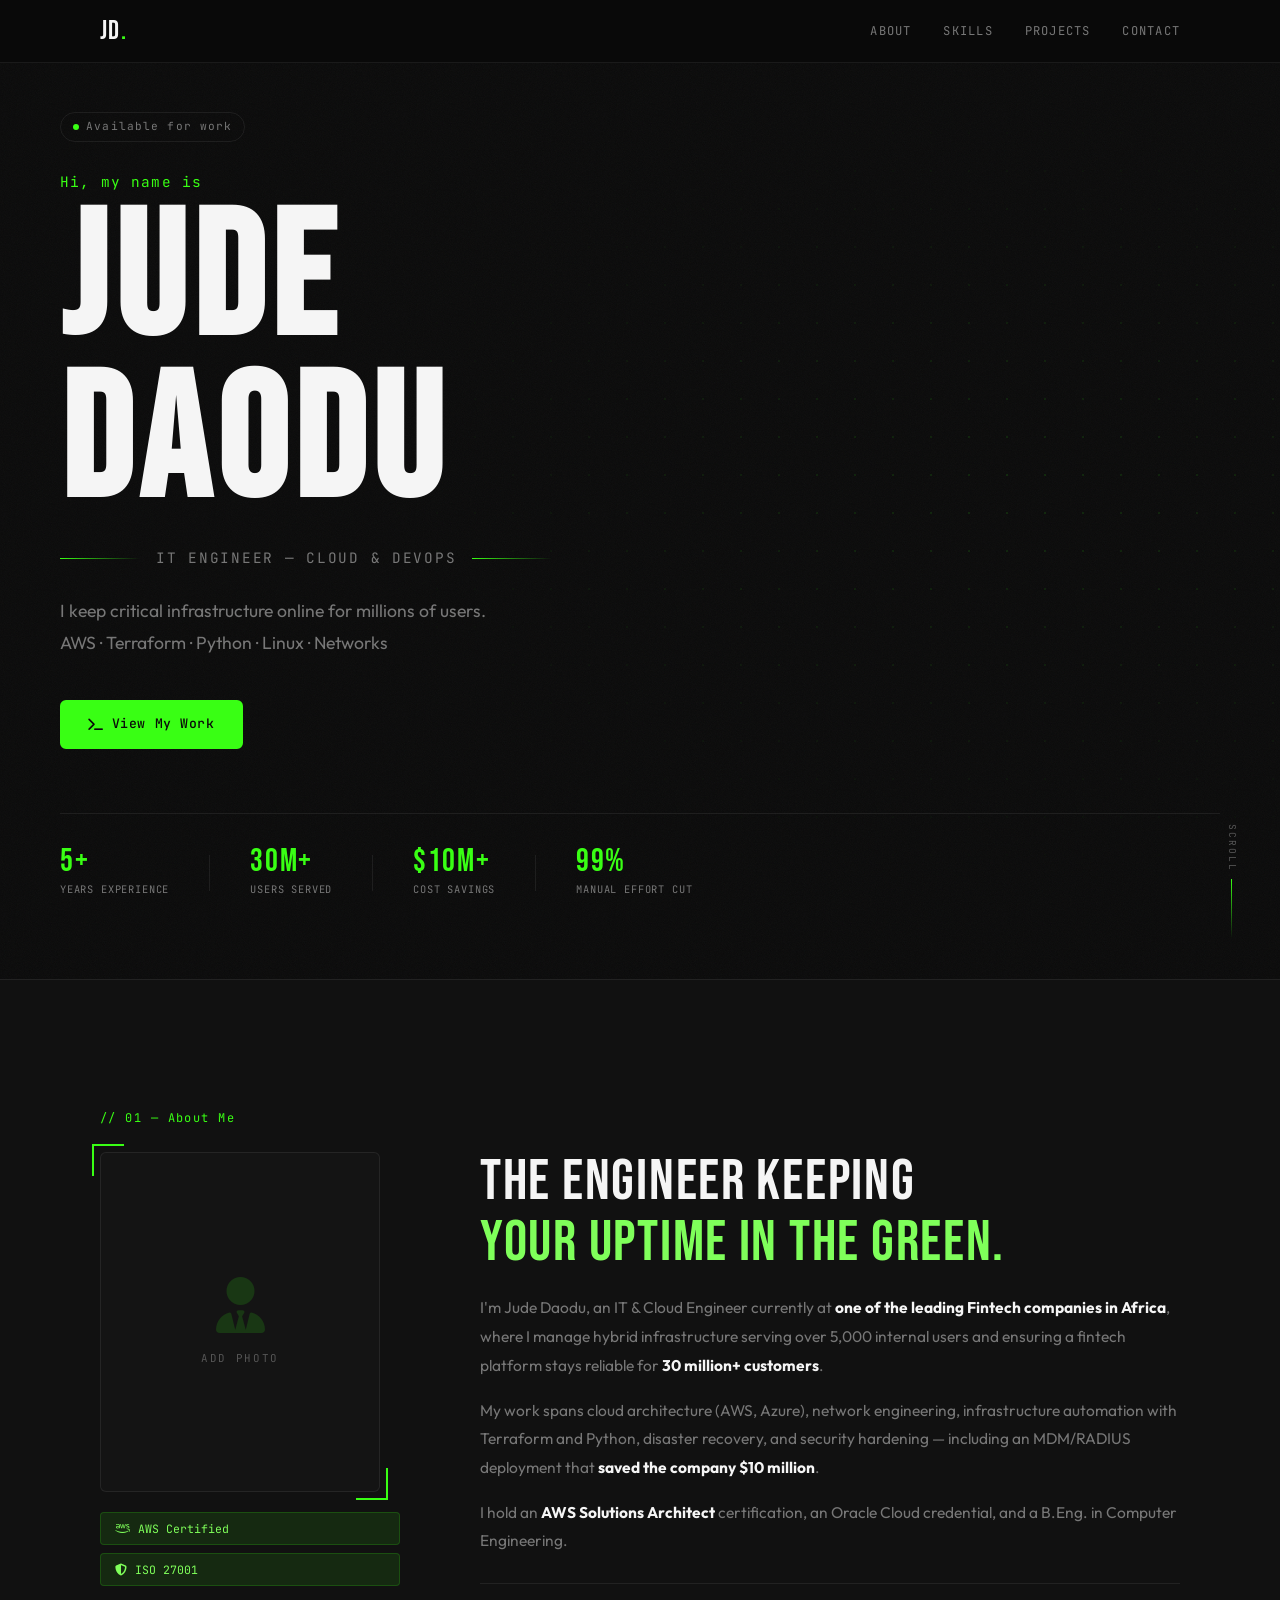
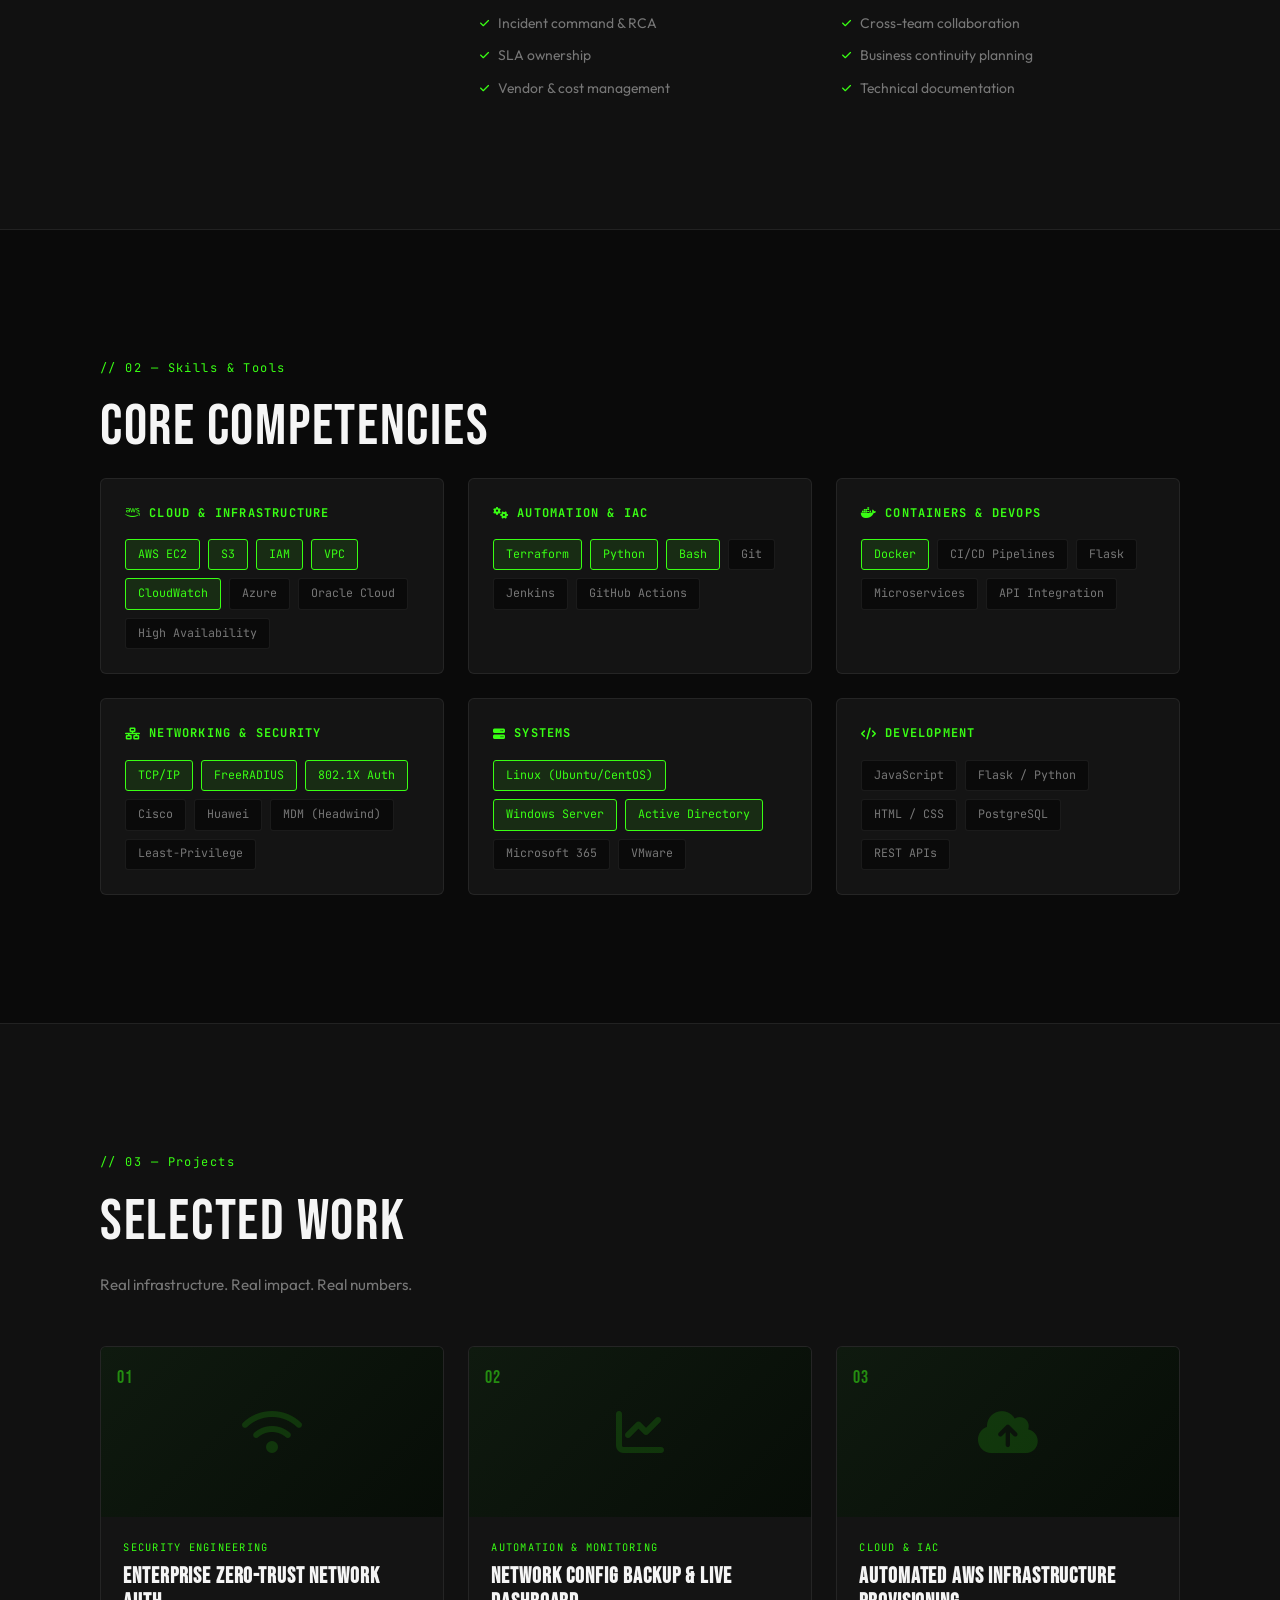
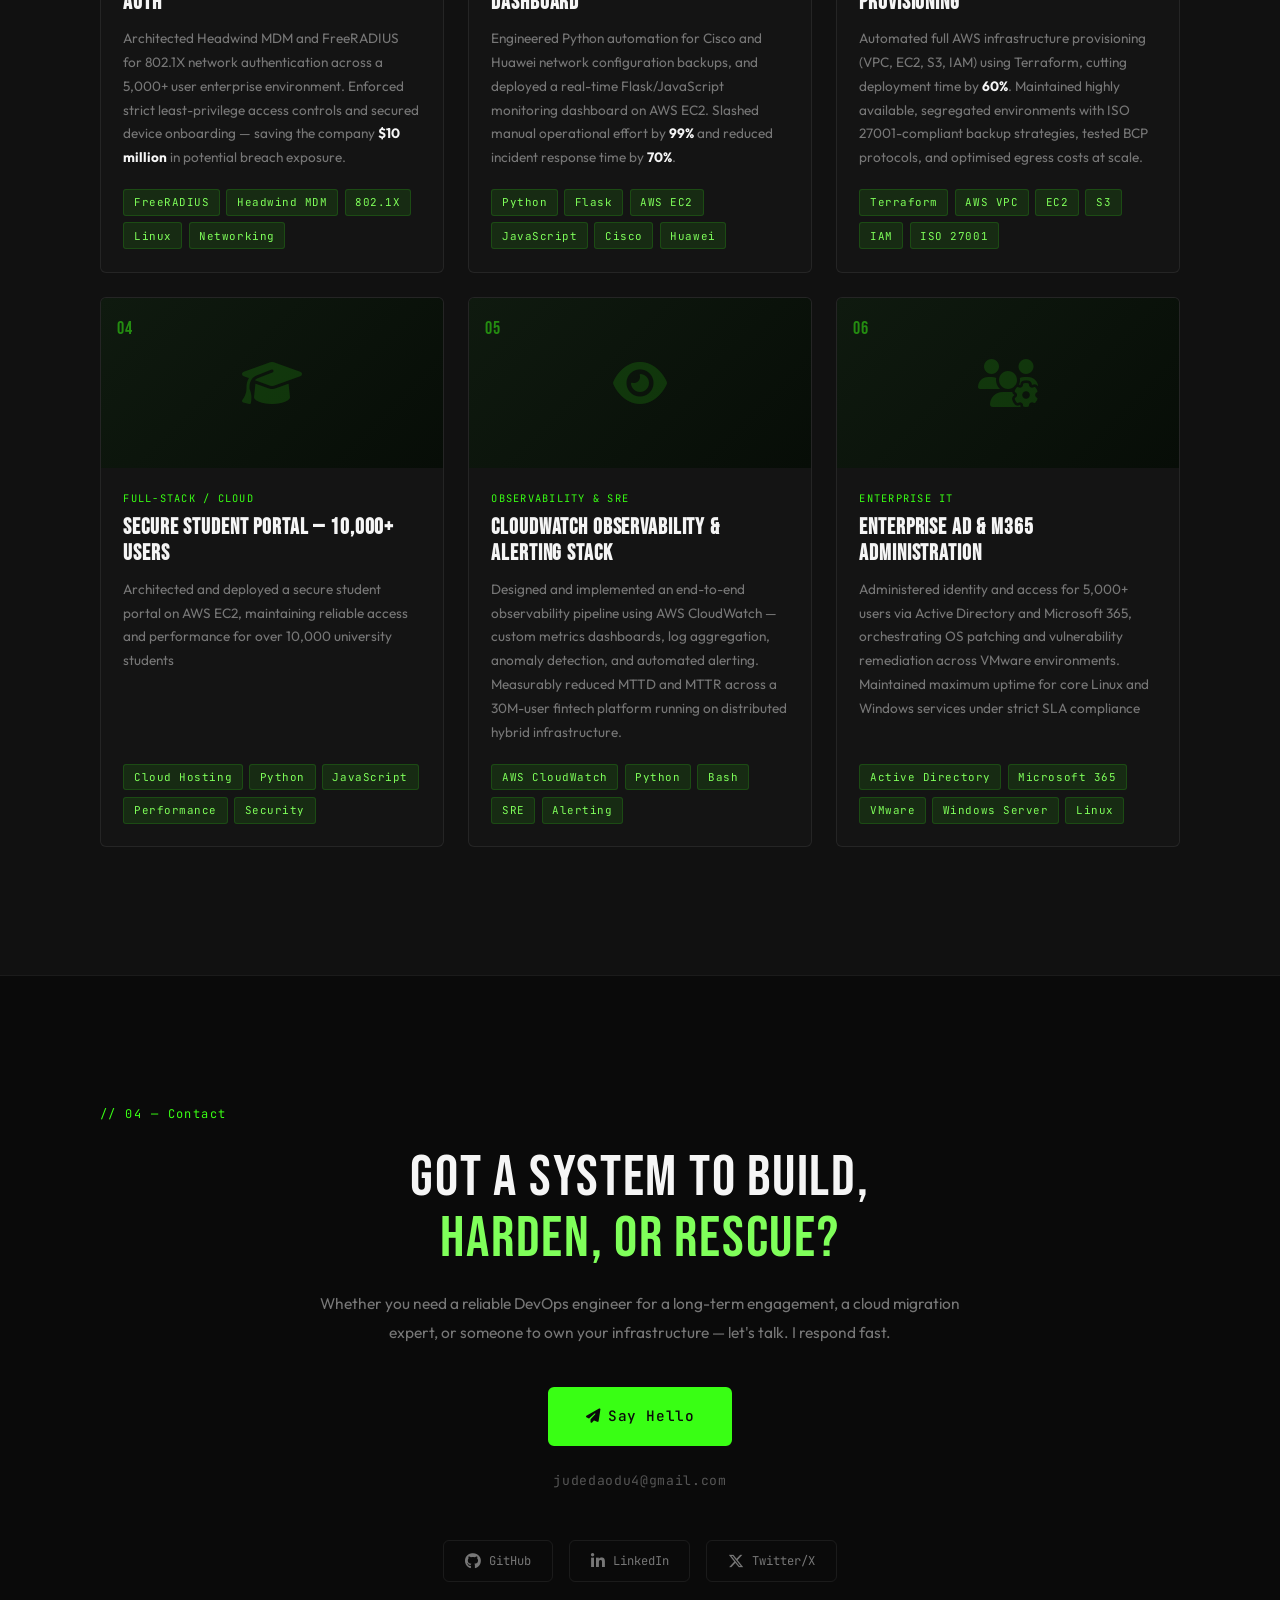
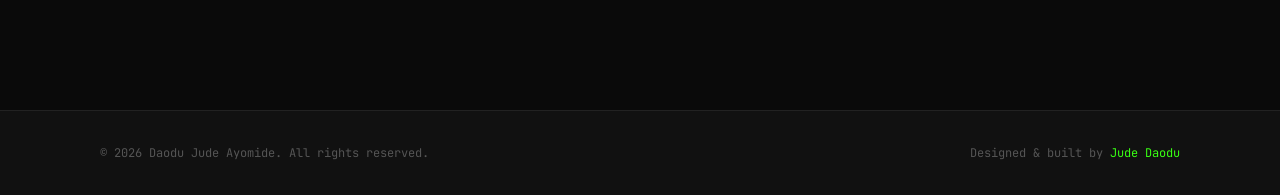
==== commit 0997dfda: "First portfolio edit deploy" ====
--- a/index.html
+++ b/index.html
@@ -38,7 +38,7 @@
     <div class="hero-inner">
       <div class="hero-meta">
         <span class="hero-tag"><span class="blink-dot"></span> Available for work</span>
-        <span class="hero-tag">Lagos, Nigeria</span>
+        
       </div>
 
       <p class="hero-greeting">Hi, my name is</p>
@@ -57,8 +57,7 @@
         <a href="#projects" class="btn btn-primary">
           <i class="fa-solid fa-terminal"></i> View My Work
         </a>
-        <a href="resume.pdf" download class="btn btn-ghost">
-          <i class="fa-solid fa-arrow-down"></i> Download Resume
+    
         </a>
       </div>
 
@@ -74,7 +73,7 @@
         </div>
         <div class="stat-div"></div>
         <div class="stat">
-          <span class="stat-num">₦500M</span>
+          <span class="stat-num">$10M+</span>
           <span class="stat-label">Cost Savings</span>
         </div>
         <div class="stat-div"></div>
@@ -108,15 +107,15 @@
           <div class="about-badges">
             <span class="badge"><i class="fa-brands fa-aws"></i> AWS Certified</span>
             <span class="badge"><i class="fa-solid fa-shield-halved"></i> ISO 27001</span>
-            <span class="badge"><i class="fa-solid fa-microchip"></i> CompTIA A+</span>
+    
           </div>
         </div>
 
         <div class="about-text-col fade-in">
           <h2 class="section-title">The engineer keeping<br/><em>your uptime in the green.</em></h2>
-          <p>I'm Jude Daodu, an IT &amp; Cloud Engineer currently at <strong>PalmPay Limited</strong>, where I manage hybrid infrastructure serving over 5,000 internal users and ensuring a fintech platform stays reliable for <strong>30 million+ customers</strong>.</p>
-          <p>My work spans cloud architecture (AWS, Azure), network engineering, infrastructure automation with Terraform and Python, disaster recovery, and security hardening — including an MDM/RADIUS deployment that <strong>saved the company ₦500 million</strong>.</p>
-          <p>I hold an <strong>AWS Certified Solutions Architect – Associate</strong> certification, an Oracle Cloud credential, and a B.Eng. in Computer Engineering. I'm also the COO of Eirene, where I've grown revenue 3× in two years.</p>
+          <p>I'm Jude Daodu, an IT &amp; Cloud Engineer currently at <strong>one of the leading Fintech companies in Africa</strong>, where I manage hybrid infrastructure serving over 5,000 internal users and ensuring a fintech platform stays reliable for <strong>30 million+ customers</strong>.</p>
+          <p>My work spans cloud architecture (AWS, Azure), network engineering, infrastructure automation with Terraform and Python, disaster recovery, and security hardening — including an MDM/RADIUS deployment that <strong>saved the company $10 million</strong>.</p>
+          <p>I hold an <strong>AWS Solutions Architect </strong> certification, an Oracle Cloud credential, and a B.Eng. in Computer Engineering.</p>
 
           <div class="soft-skills-grid">
             <div class="soft-skill"><i class="fa-solid fa-check"></i> Incident command &amp; RCA</div>
@@ -239,7 +238,7 @@
           <div class="card-body">
             <p class="card-category">Security Engineering</p>
             <h3 class="card-title">Enterprise Zero-Trust Network Auth</h3>
-            <p class="card-desc">Architected Headwind MDM and FreeRADIUS for 802.1X network authentication across a 5,000+ user enterprise environment. Enforced strict least-privilege access controls and secured device onboarding — saving the company <strong>₦500 million</strong> in potential breach exposure.</p>
+            <p class="card-desc">Architected Headwind MDM and FreeRADIUS for 802.1X network authentication across a 5,000+ user enterprise environment. Enforced strict least-privilege access controls and secured device onboarding — saving the company <strong>$10 million</strong> in potential breach exposure.</p>
             <div class="card-tags">
               <span class="tag">FreeRADIUS</span>
               <span class="tag">Headwind MDM</span>
@@ -265,7 +264,7 @@
           <div class="card-body">
             <p class="card-category">Automation &amp; Monitoring</p>
             <h3 class="card-title">Network Config Backup &amp; Live Dashboard</h3>
-            <p class="card-desc">Engineered Python automation for Cisco and Huawei network device configuration backups, and deployed a real-time Flask/JavaScript monitoring dashboard on AWS EC2. Slashed manual operational effort by <strong>99%</strong> and reduced incident response time by <strong>70%</strong>.</p>
+            <p class="card-desc">Engineered Python automation for Cisco and Huawei network configuration backups, and deployed a real-time Flask/JavaScript monitoring dashboard on AWS EC2. Slashed manual operational effort by <strong>99%</strong> and reduced incident response time by <strong>70%</strong>.</p>
             <div class="card-tags">
               <span class="tag">Python</span>
               <span class="tag">Flask</span>
@@ -319,7 +318,7 @@
           <div class="card-body">
             <p class="card-category">Full-Stack / Cloud</p>
             <h3 class="card-title">Secure Student Portal — 10,000+ Users</h3>
-            <p class="card-desc">Developed and maintained a secure student portal for Adeyemi Federal University serving 10,000+ students. Improved UI/UX and mobile responsiveness, reducing page load times by <strong>20%</strong>. Provided on-site technical support for TRCN digital examinations, ensuring zero downtime.</p>
+            <p class="card-desc">Architected and deployed a secure student portal on AWS EC2, maintaining reliable access and performance for over 10,000 university students</p>
             <div class="card-tags">
               <span class="tag">Cloud Hosting</span>
               <span class="tag">Python</span>
@@ -371,7 +370,7 @@
           <div class="card-body">
             <p class="card-category">Enterprise IT</p>
             <h3 class="card-title">Enterprise AD &amp; M365 Administration</h3>
-            <p class="card-desc">Administered identity and access for 5,000+ users via Active Directory and Microsoft 365, orchestrating OS patching and vulnerability remediation across VMware environments. Maintained maximum uptime for core Linux and Windows services under strict SLA compliance, resolving 200+ monthly production tickets.</p>
+            <p class="card-desc">Administered identity and access for 5,000+ users via Active Directory and Microsoft 365, orchestrating OS patching and vulnerability remediation across VMware environments. Maintained maximum uptime for core Linux and Windows services under strict SLA compliance</p>
             <div class="card-tags">
               <span class="tag">Active Directory</span>
               <span class="tag">Microsoft 365</span>
@@ -392,7 +391,7 @@
       <div class="section-eyebrow fade-in">// 04 &mdash; Contact</div>
       <div class="contact-inner fade-in">
         <h2 class="section-title">Got a system to build,<br/><em>harden, or rescue?</em></h2>
-        <p class="contact-msg">Whether you need a reliable DevOps engineer for a long-term engagement, a cloud migration expert, or someone to own your infrastructure on Upwork — let's talk. I respond fast.</p>
+        <p class="contact-msg">Whether you need a reliable DevOps engineer for a long-term engagement, a cloud migration expert, or someone to own your infrastructure — let's talk. I respond fast.</p>
         <a href="mailto:judedaodu4@gmail.com" class="btn btn-primary btn-lg">
           <i class="fa-solid fa-paper-plane"></i> Say Hello
         </a>
@@ -402,11 +401,11 @@
             <i class="fa-brands fa-github"></i>
             <span>GitHub</span>
           </a>
-          <a href="https://linkedin.com/in/jude-a-daodu" target="_blank" rel="noopener" aria-label="LinkedIn" class="social-btn">
+          <a href="https://www.linkedin.com/in/jude-a-daodu-271a16363/" target="_blank" rel="noopener" aria-label="LinkedIn" class="social-btn">
             <i class="fa-brands fa-linkedin-in"></i>
             <span>LinkedIn</span>
           </a>
-          <a href="https://twitter.com/" target="_blank" rel="noopener" aria-label="Twitter/X" class="social-btn">
+          <a href="https://x.com/jay26_d/" target="_blank" rel="noopener" aria-label="Twitter/X" class="social-btn">
             <i class="fa-brands fa-x-twitter"></i>
             <span>Twitter/X</span>
           </a>
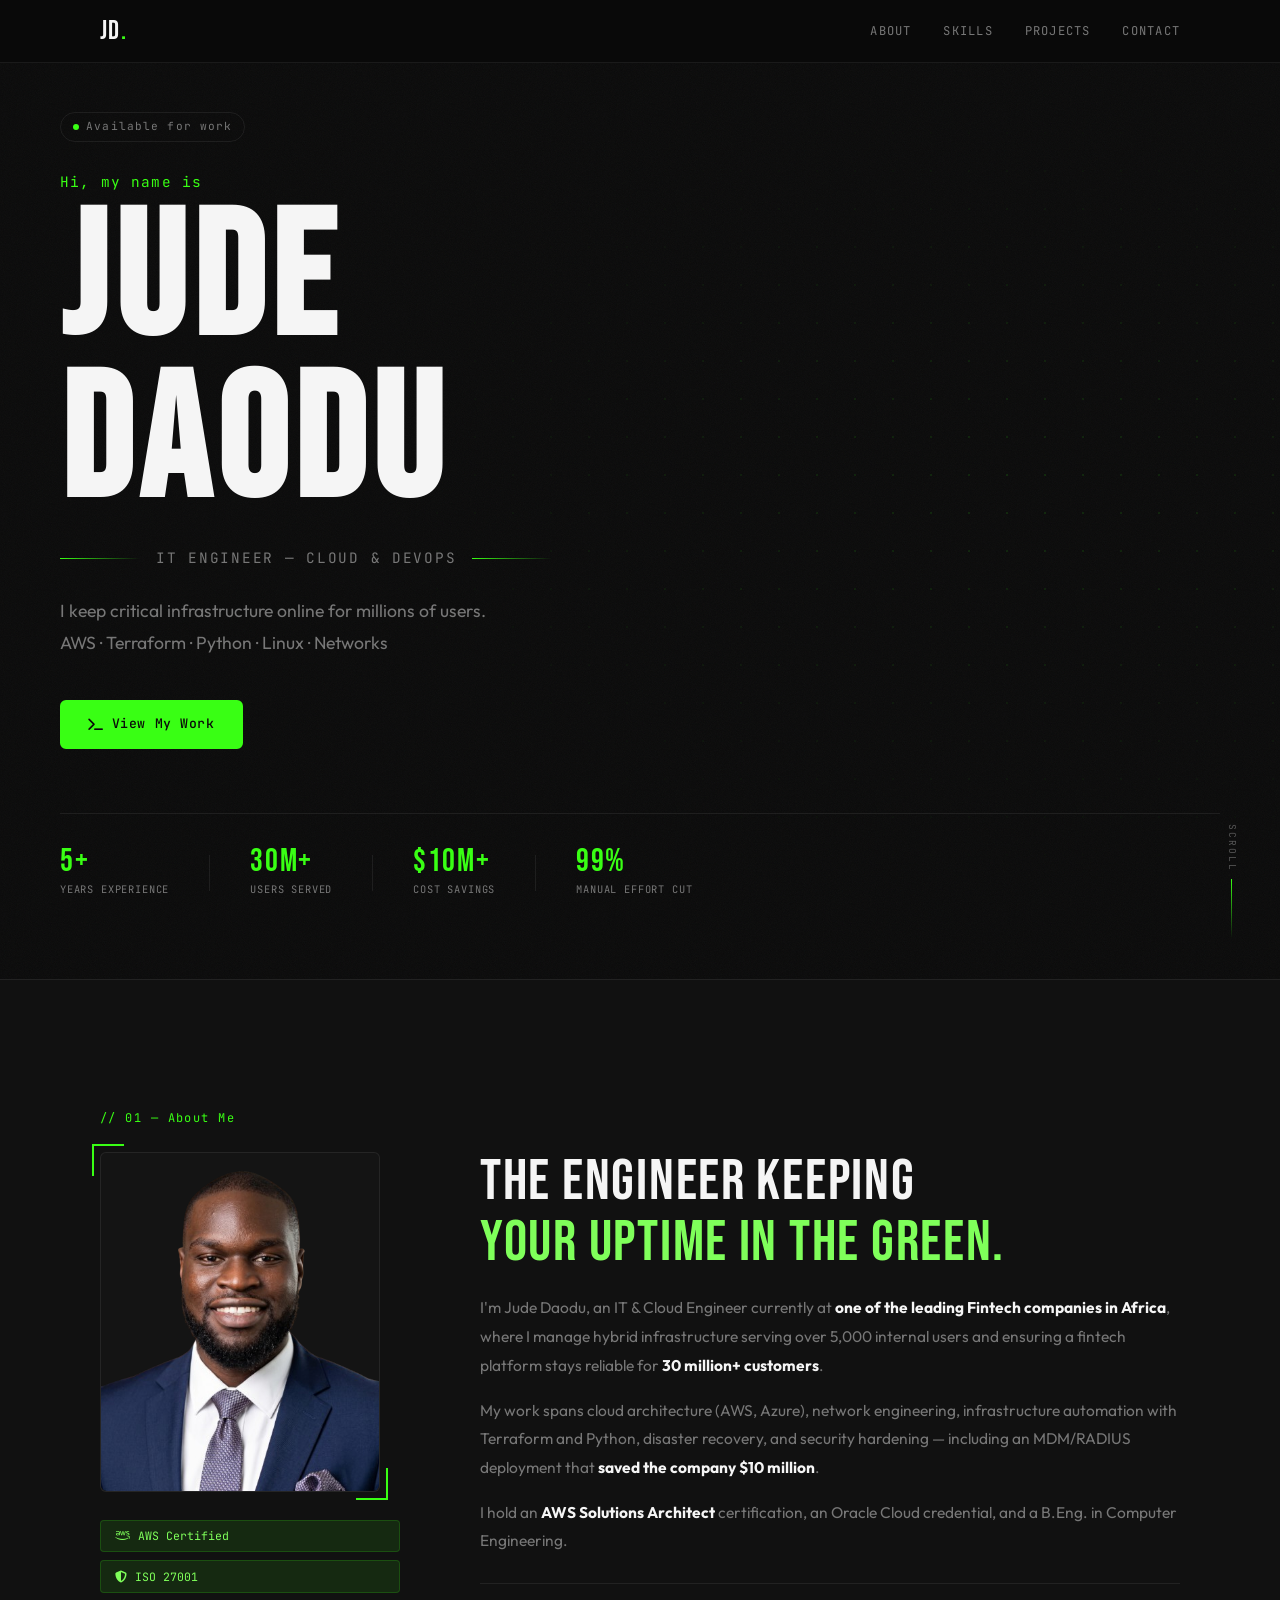
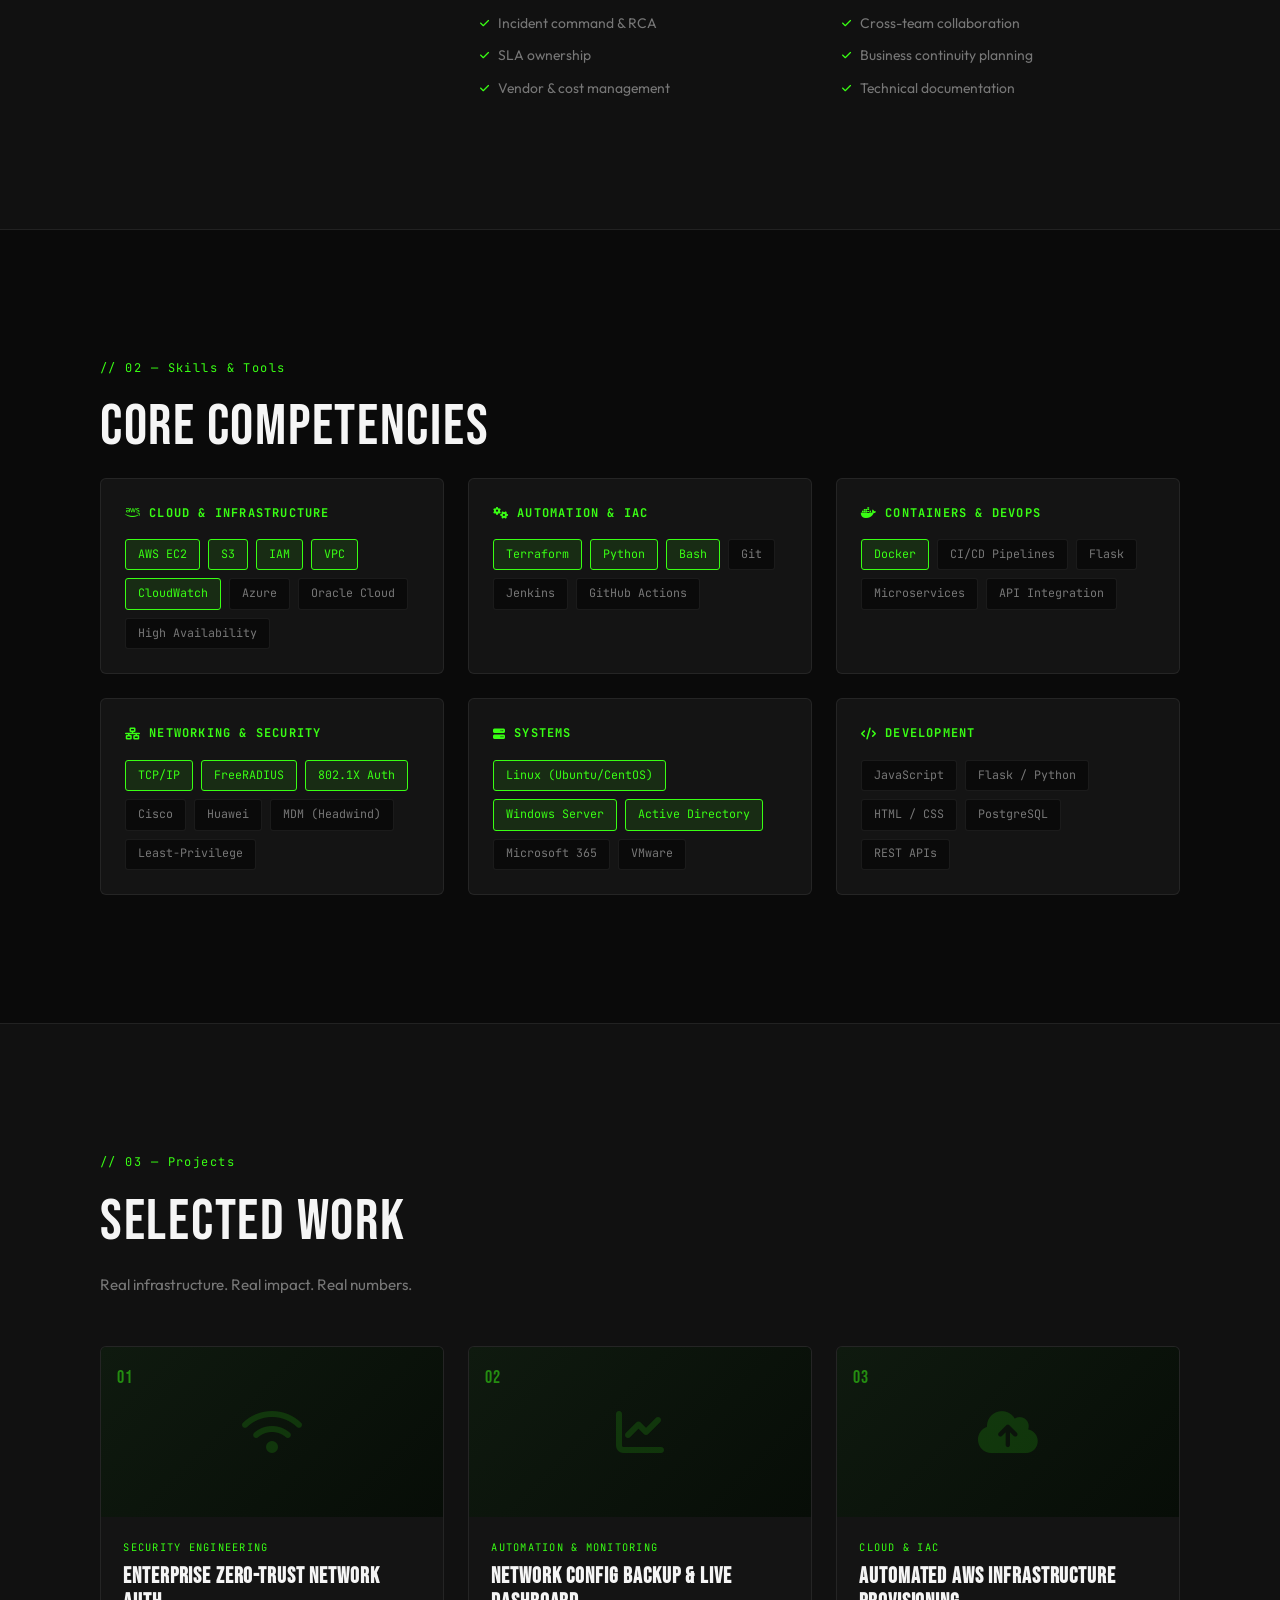
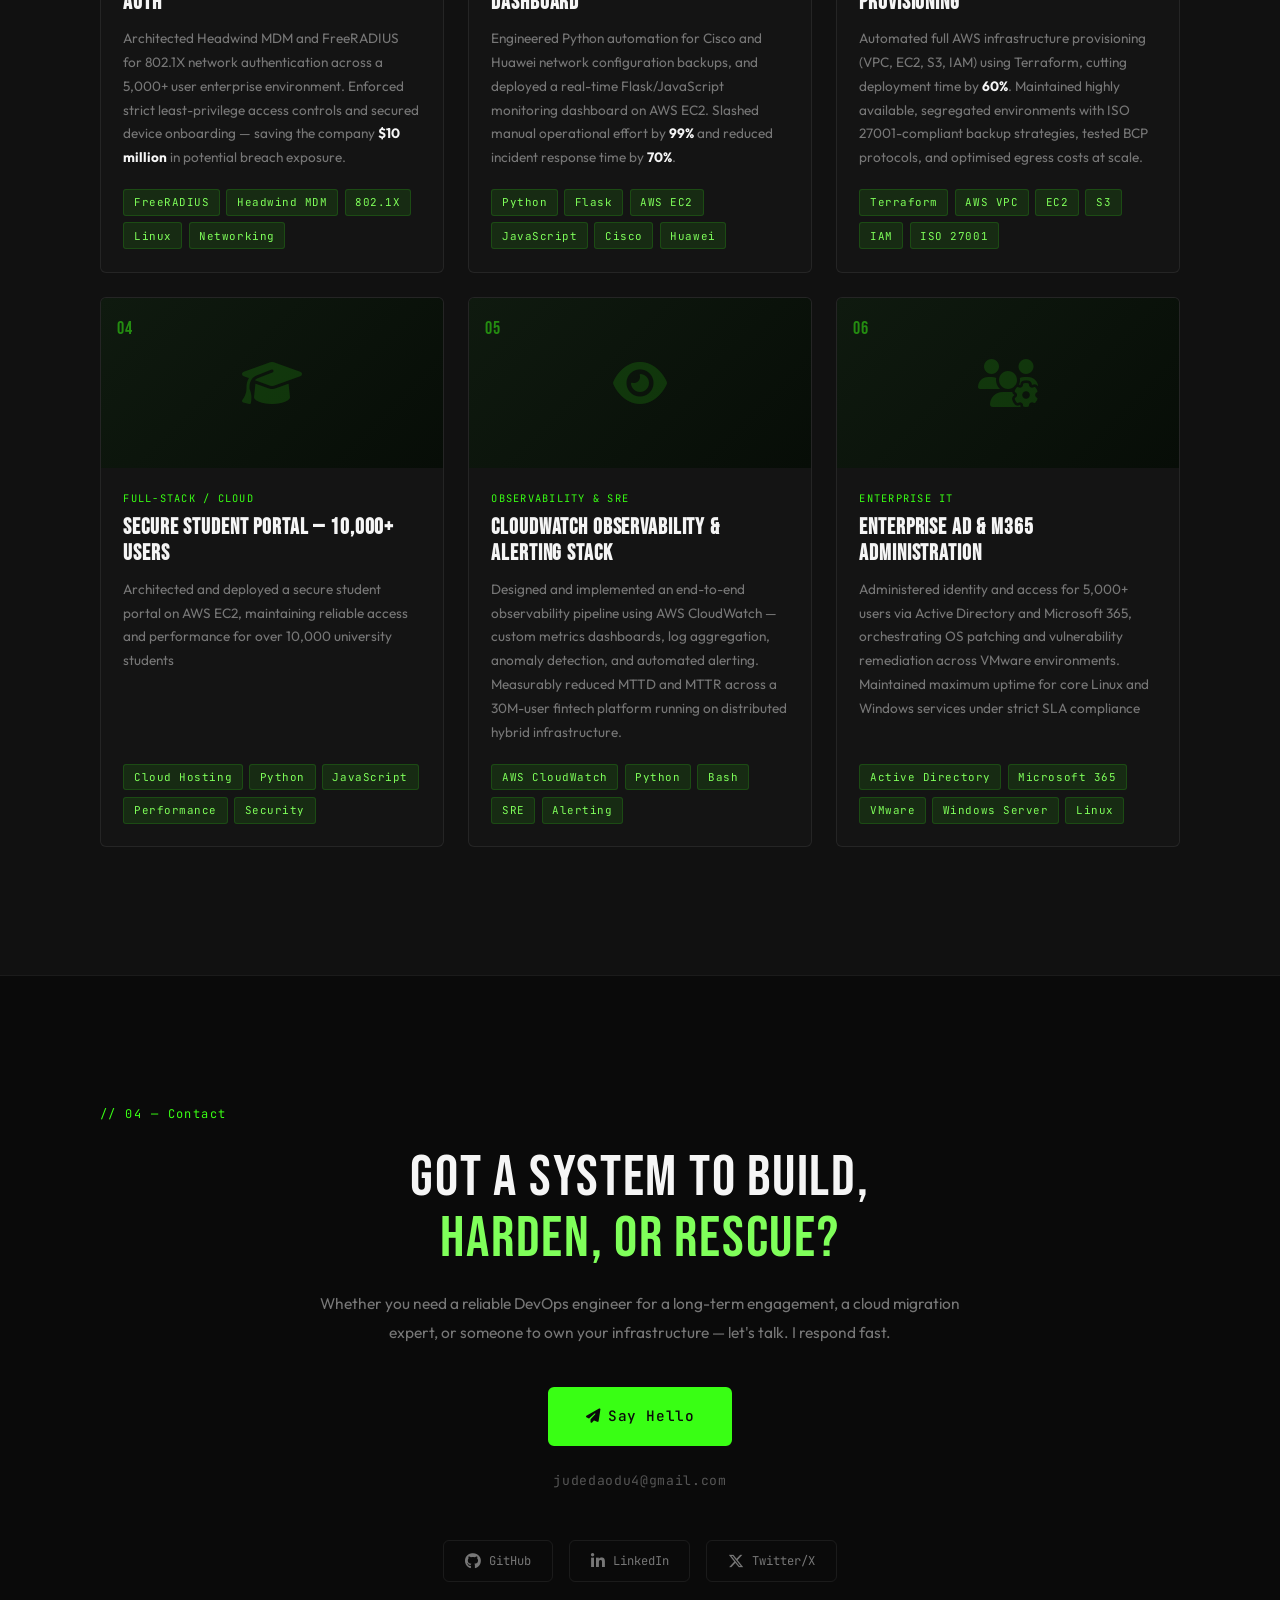
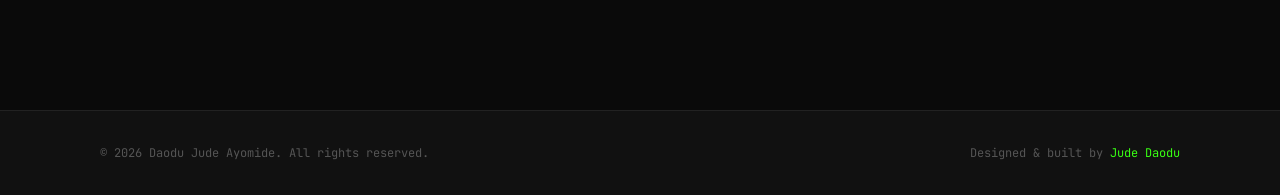
==== commit cc5c0555: "Second portfolio edit deploy profile picture" ====
--- a/index.html
+++ b/index.html
@@ -98,8 +98,7 @@
         <div class="about-photo-col fade-in">
           <div class="photo-wrapper">
             <div class="photo-placeholder">
-              <i class="fa-solid fa-user-tie"></i>
-              <span>Add Photo</span>
+              <img src="my-picture.png" alt="Profile Picture" style="width: 100%; height: 100%; object-fit: cover; border-radius: inherit;">
             </div>
             <div class="photo-border-tl"></div>
             <div class="photo-border-br"></div>
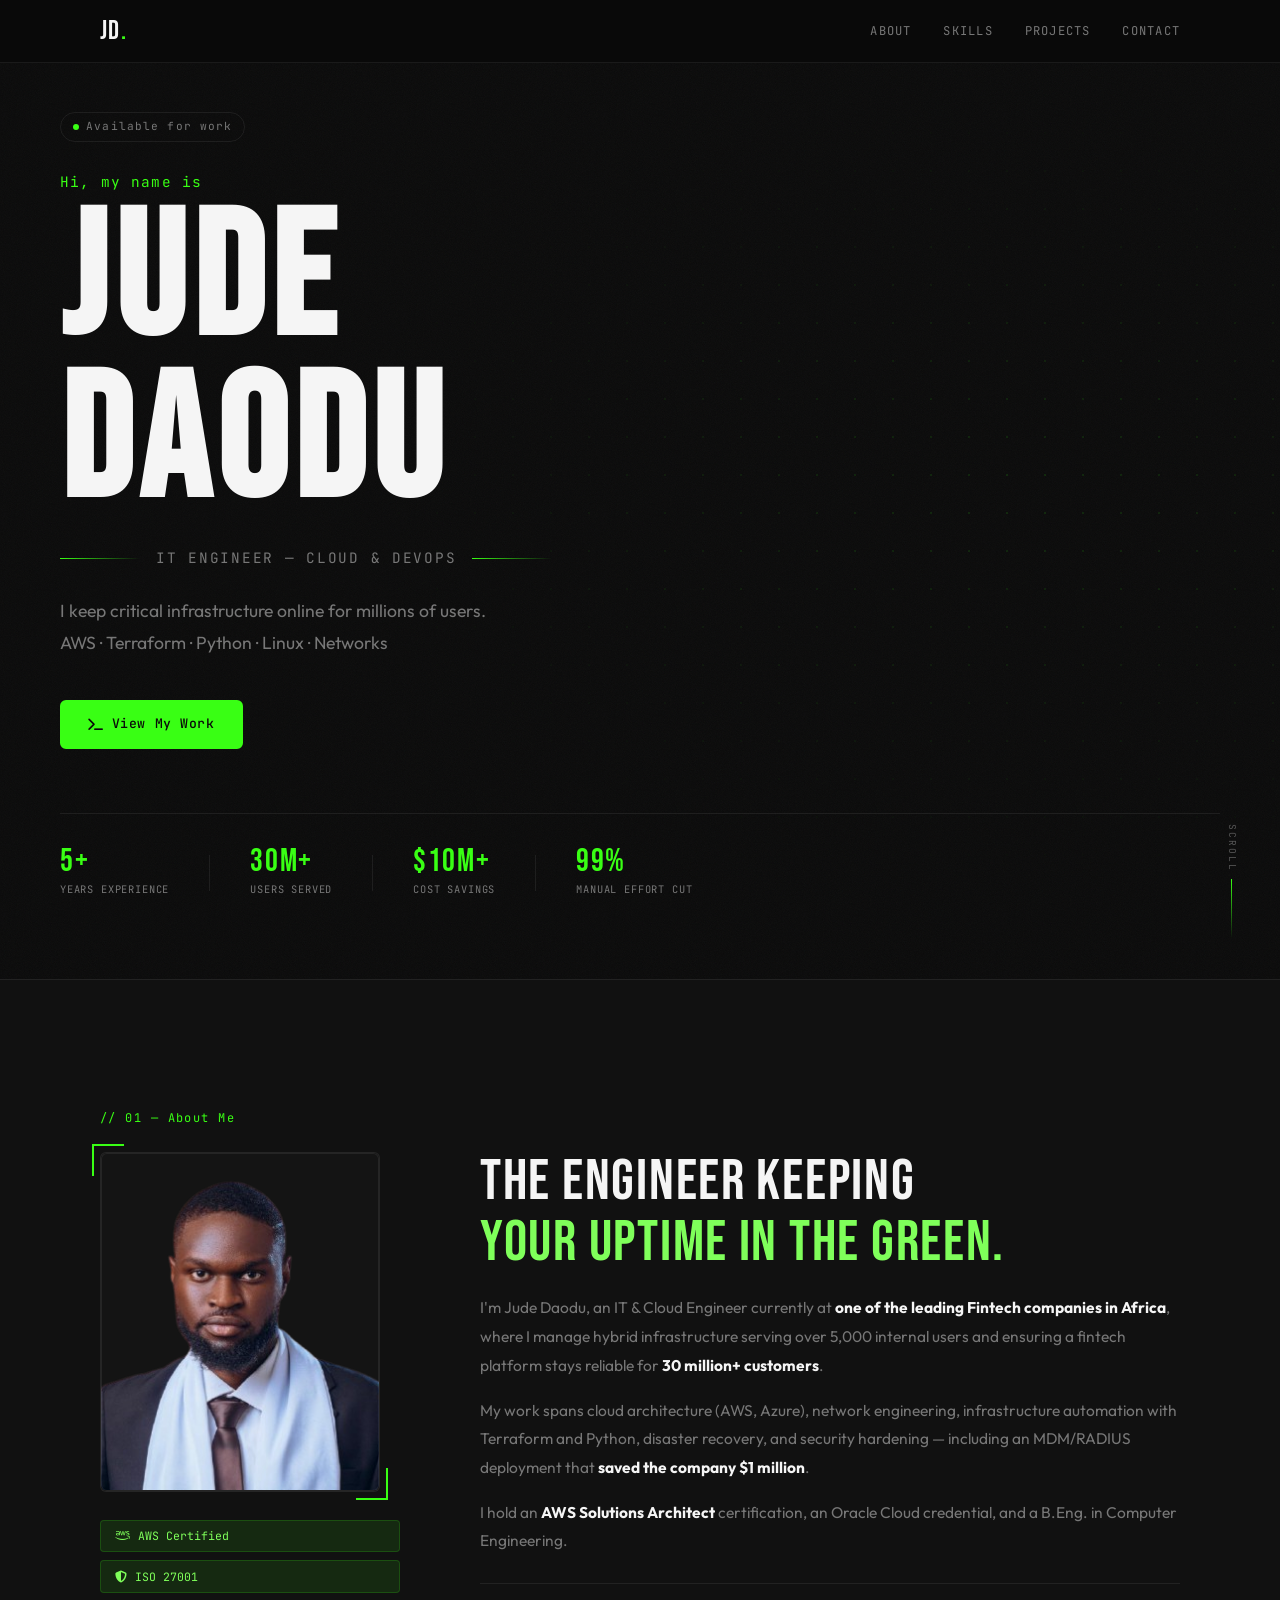
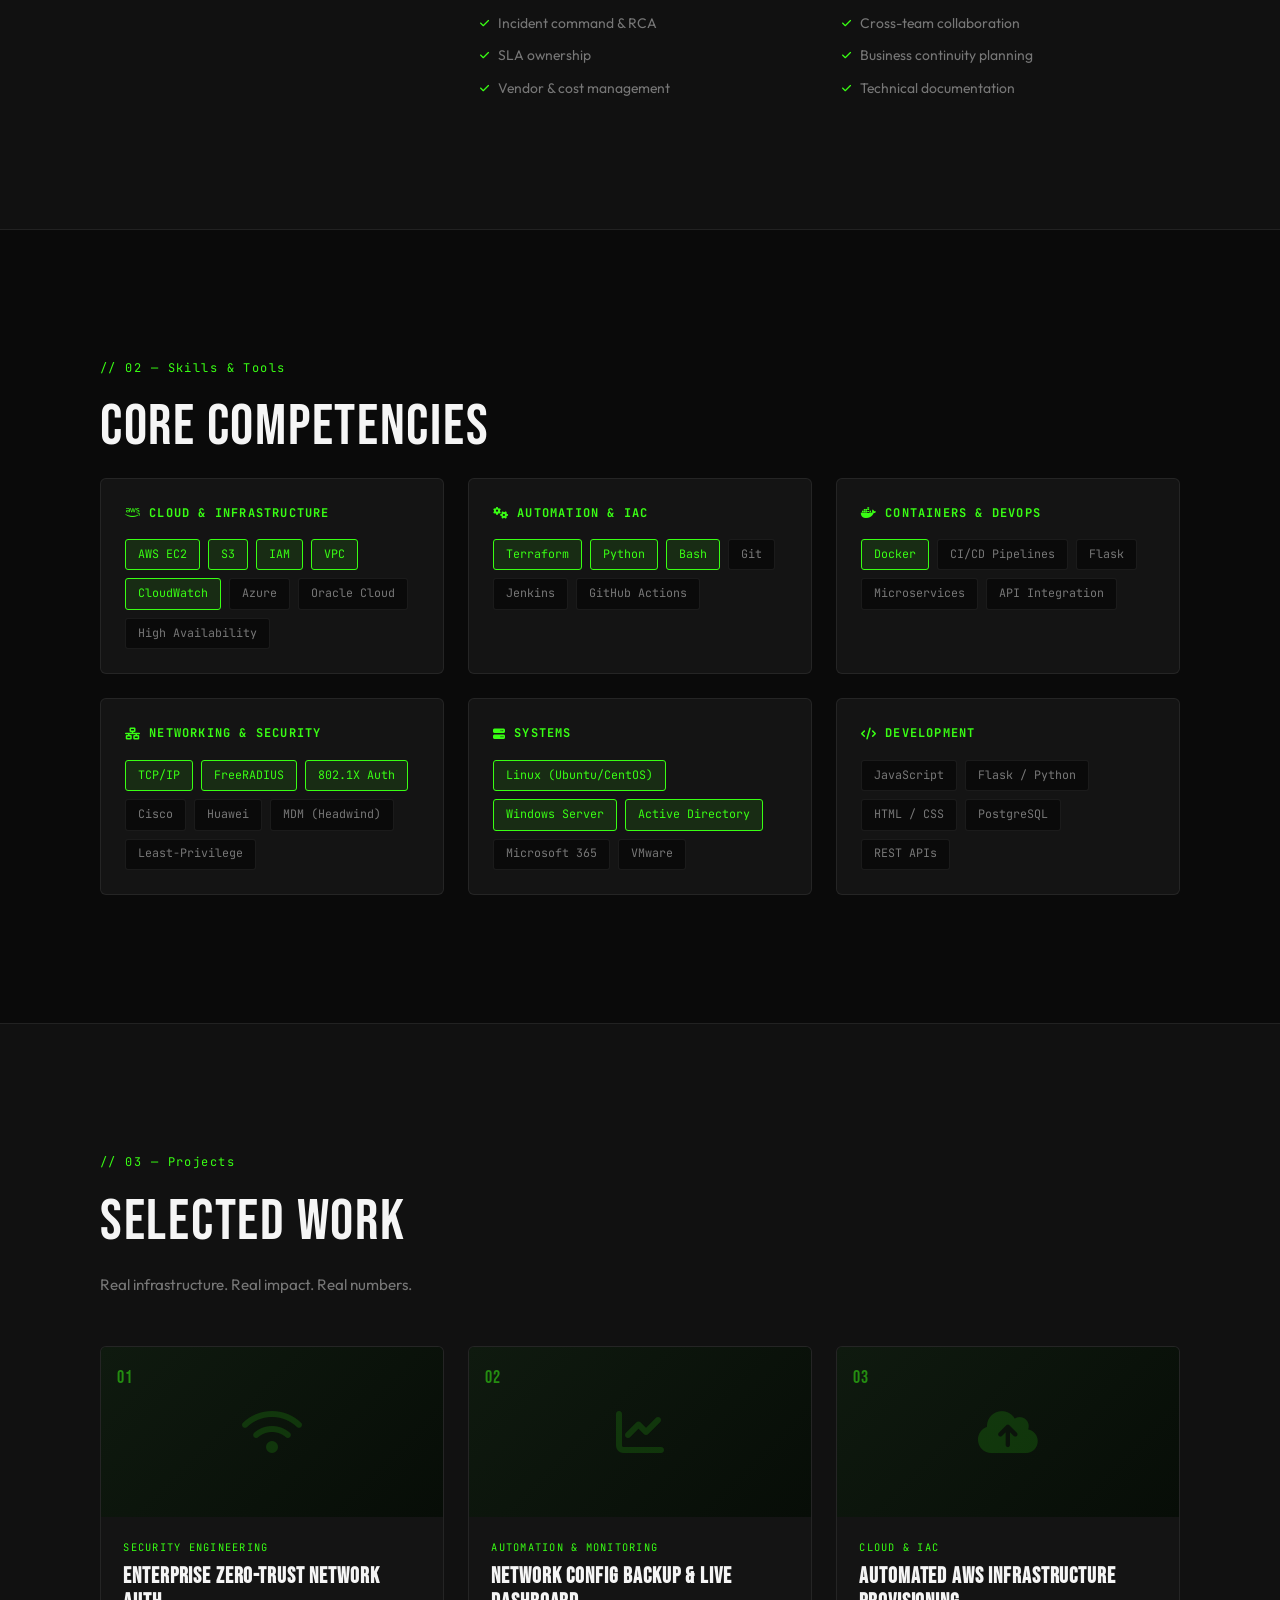
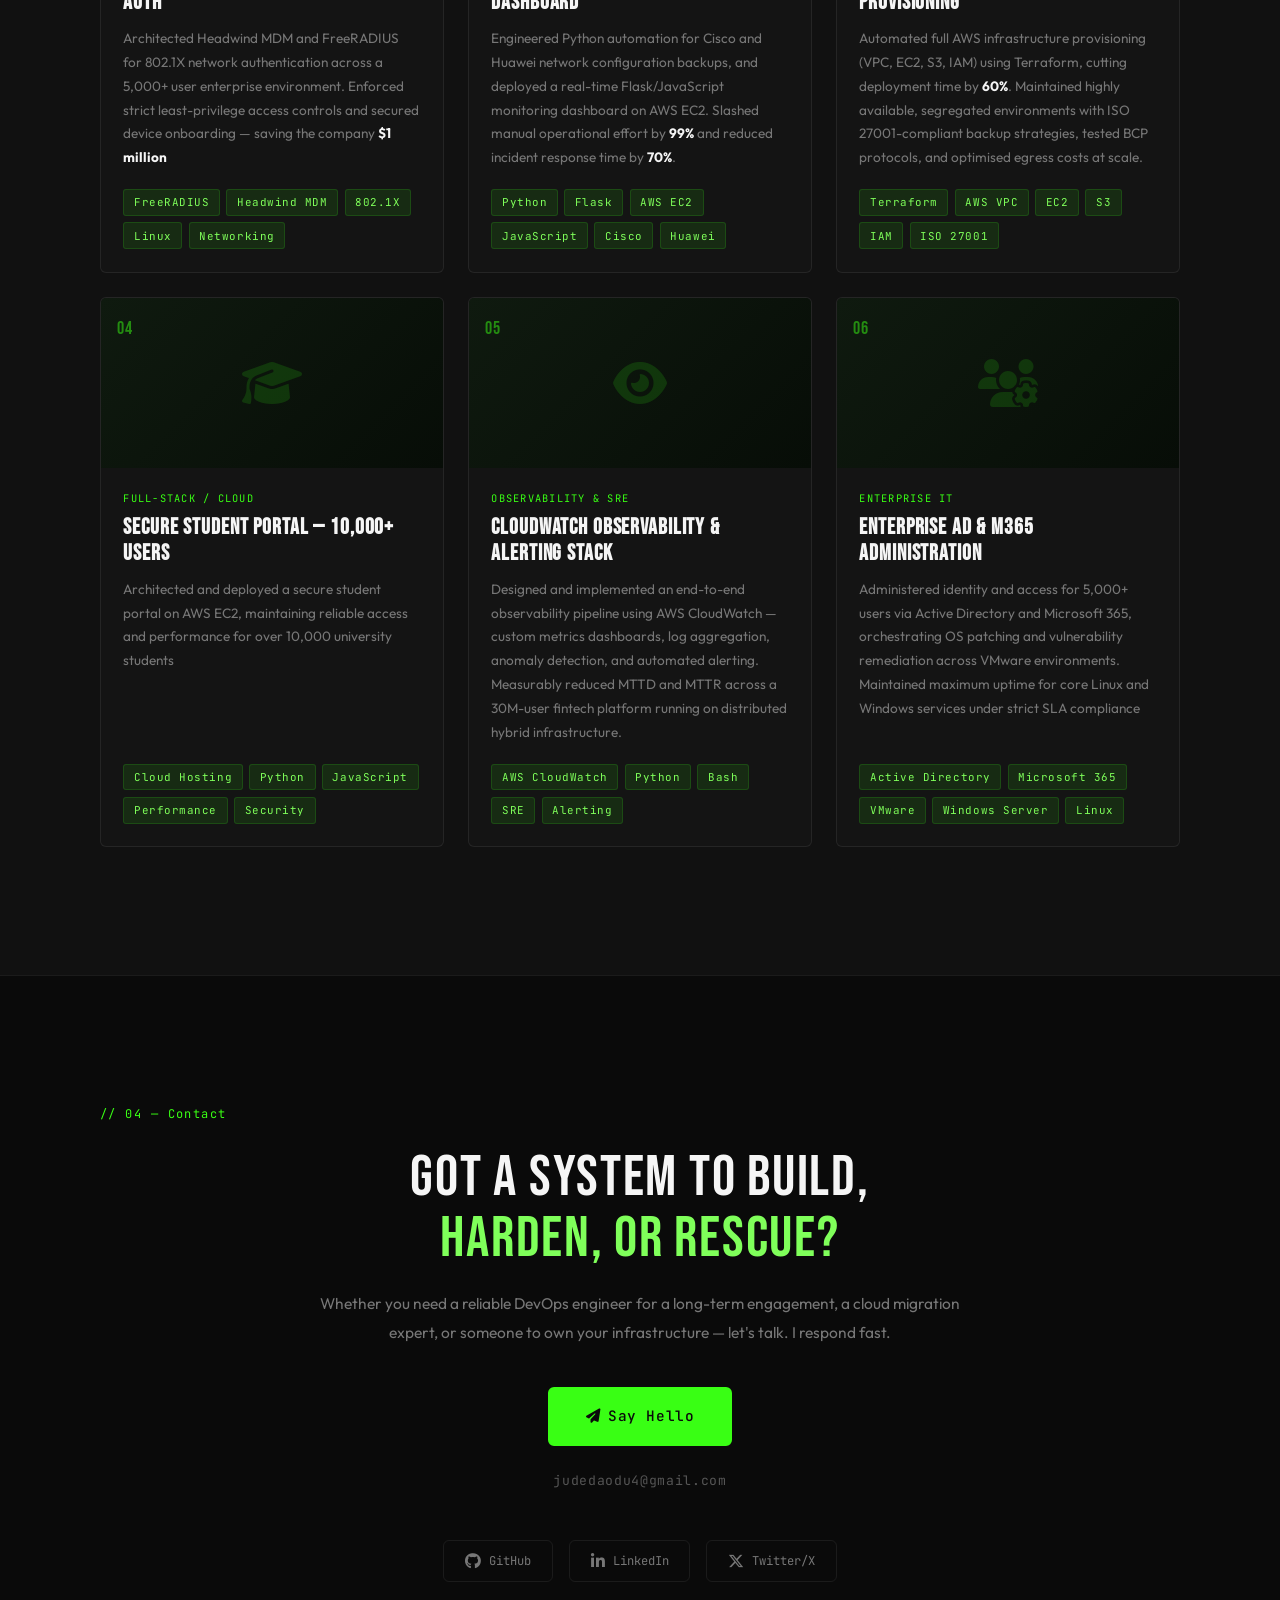
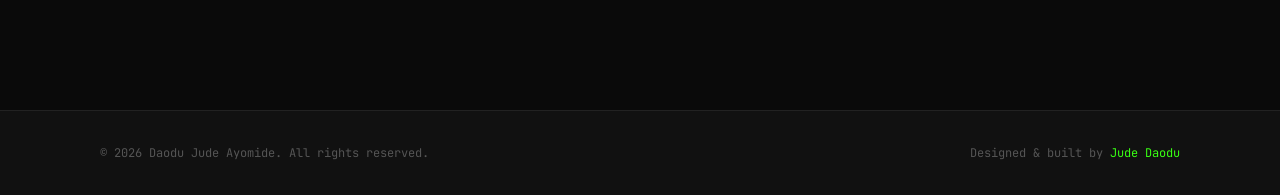
==== commit 58475042: "Third portfolio edit deploy profile picture" ====
--- a/index.html
+++ b/index.html
@@ -98,7 +98,8 @@
         <div class="about-photo-col fade-in">
           <div class="photo-wrapper">
             <div class="photo-placeholder">
-              <img src="my-picture.png" alt="Profile Picture" style="width: 100%; height: 100%; object-fit: cover; border-radius: inherit;">
+              <div class="photo-placeholder my-profile-pic">
+                </div>
             </div>
             <div class="photo-border-tl"></div>
             <div class="photo-border-br"></div>
@@ -113,7 +114,7 @@
         <div class="about-text-col fade-in">
           <h2 class="section-title">The engineer keeping<br/><em>your uptime in the green.</em></h2>
           <p>I'm Jude Daodu, an IT &amp; Cloud Engineer currently at <strong>one of the leading Fintech companies in Africa</strong>, where I manage hybrid infrastructure serving over 5,000 internal users and ensuring a fintech platform stays reliable for <strong>30 million+ customers</strong>.</p>
-          <p>My work spans cloud architecture (AWS, Azure), network engineering, infrastructure automation with Terraform and Python, disaster recovery, and security hardening — including an MDM/RADIUS deployment that <strong>saved the company $10 million</strong>.</p>
+          <p>My work spans cloud architecture (AWS, Azure), network engineering, infrastructure automation with Terraform and Python, disaster recovery, and security hardening — including an MDM/RADIUS deployment that <strong>saved the company $1 million</strong>.</p>
           <p>I hold an <strong>AWS Solutions Architect </strong> certification, an Oracle Cloud credential, and a B.Eng. in Computer Engineering.</p>
 
           <div class="soft-skills-grid">
@@ -237,7 +238,7 @@
           <div class="card-body">
             <p class="card-category">Security Engineering</p>
             <h3 class="card-title">Enterprise Zero-Trust Network Auth</h3>
-            <p class="card-desc">Architected Headwind MDM and FreeRADIUS for 802.1X network authentication across a 5,000+ user enterprise environment. Enforced strict least-privilege access controls and secured device onboarding — saving the company <strong>$10 million</strong> in potential breach exposure.</p>
+            <p class="card-desc">Architected Headwind MDM and FreeRADIUS for 802.1X network authentication across a 5,000+ user enterprise environment. Enforced strict least-privilege access controls and secured device onboarding — saving the company <strong>$1 million</strong> </p>
             <div class="card-tags">
               <span class="tag">FreeRADIUS</span>
               <span class="tag">Headwind MDM</span>
--- a/style.css
+++ b/style.css
@@ -806,3 +806,13 @@
   .footer-inner { flex-direction: column; text-align: center; }
   .social-row { flex-direction: column; align-items: center; }
 }
+
+.my-profile-pic {
+  background-image: url('my-picture.png'); 
+  background-size: 196%; 
+  background-position: 70% 100%; 
+  background-repeat: no-repeat; 
+  width: 100%; 
+  height: 100%; 
+  border-radius: inherit; 
+}
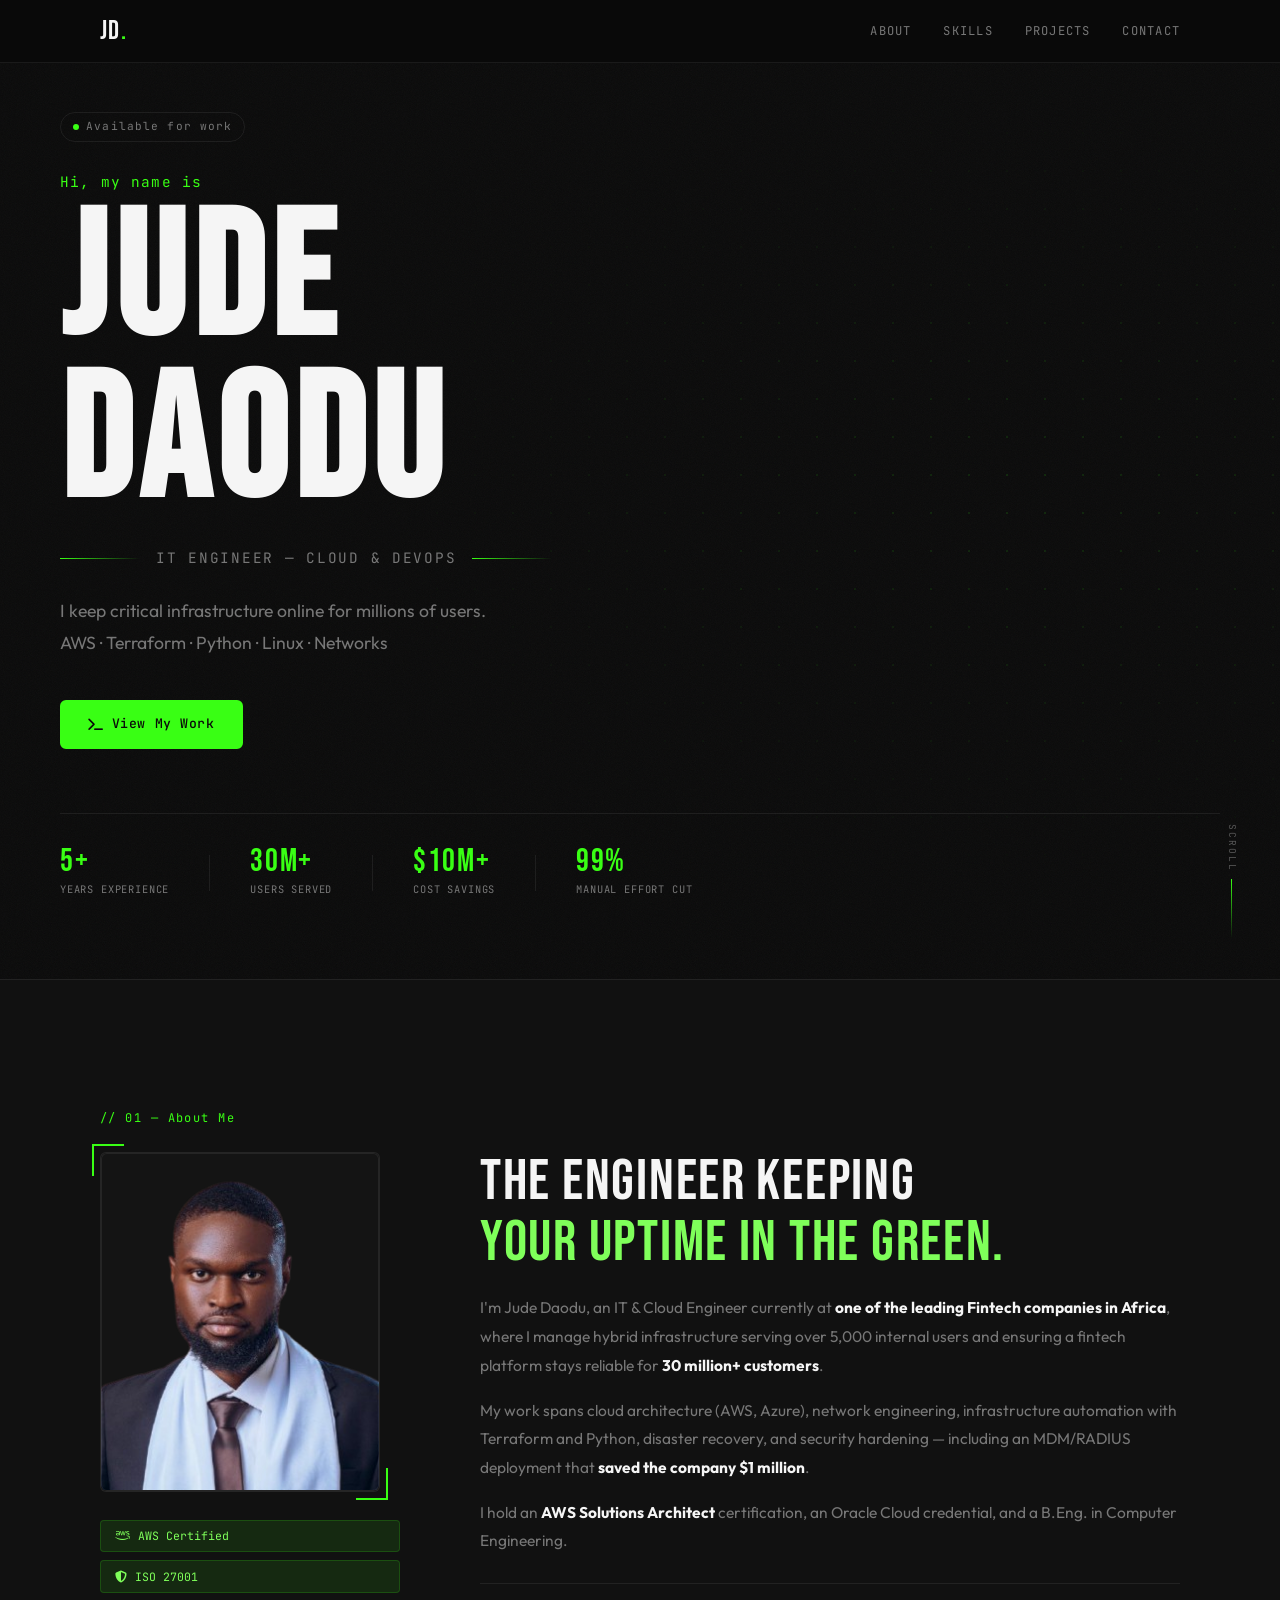
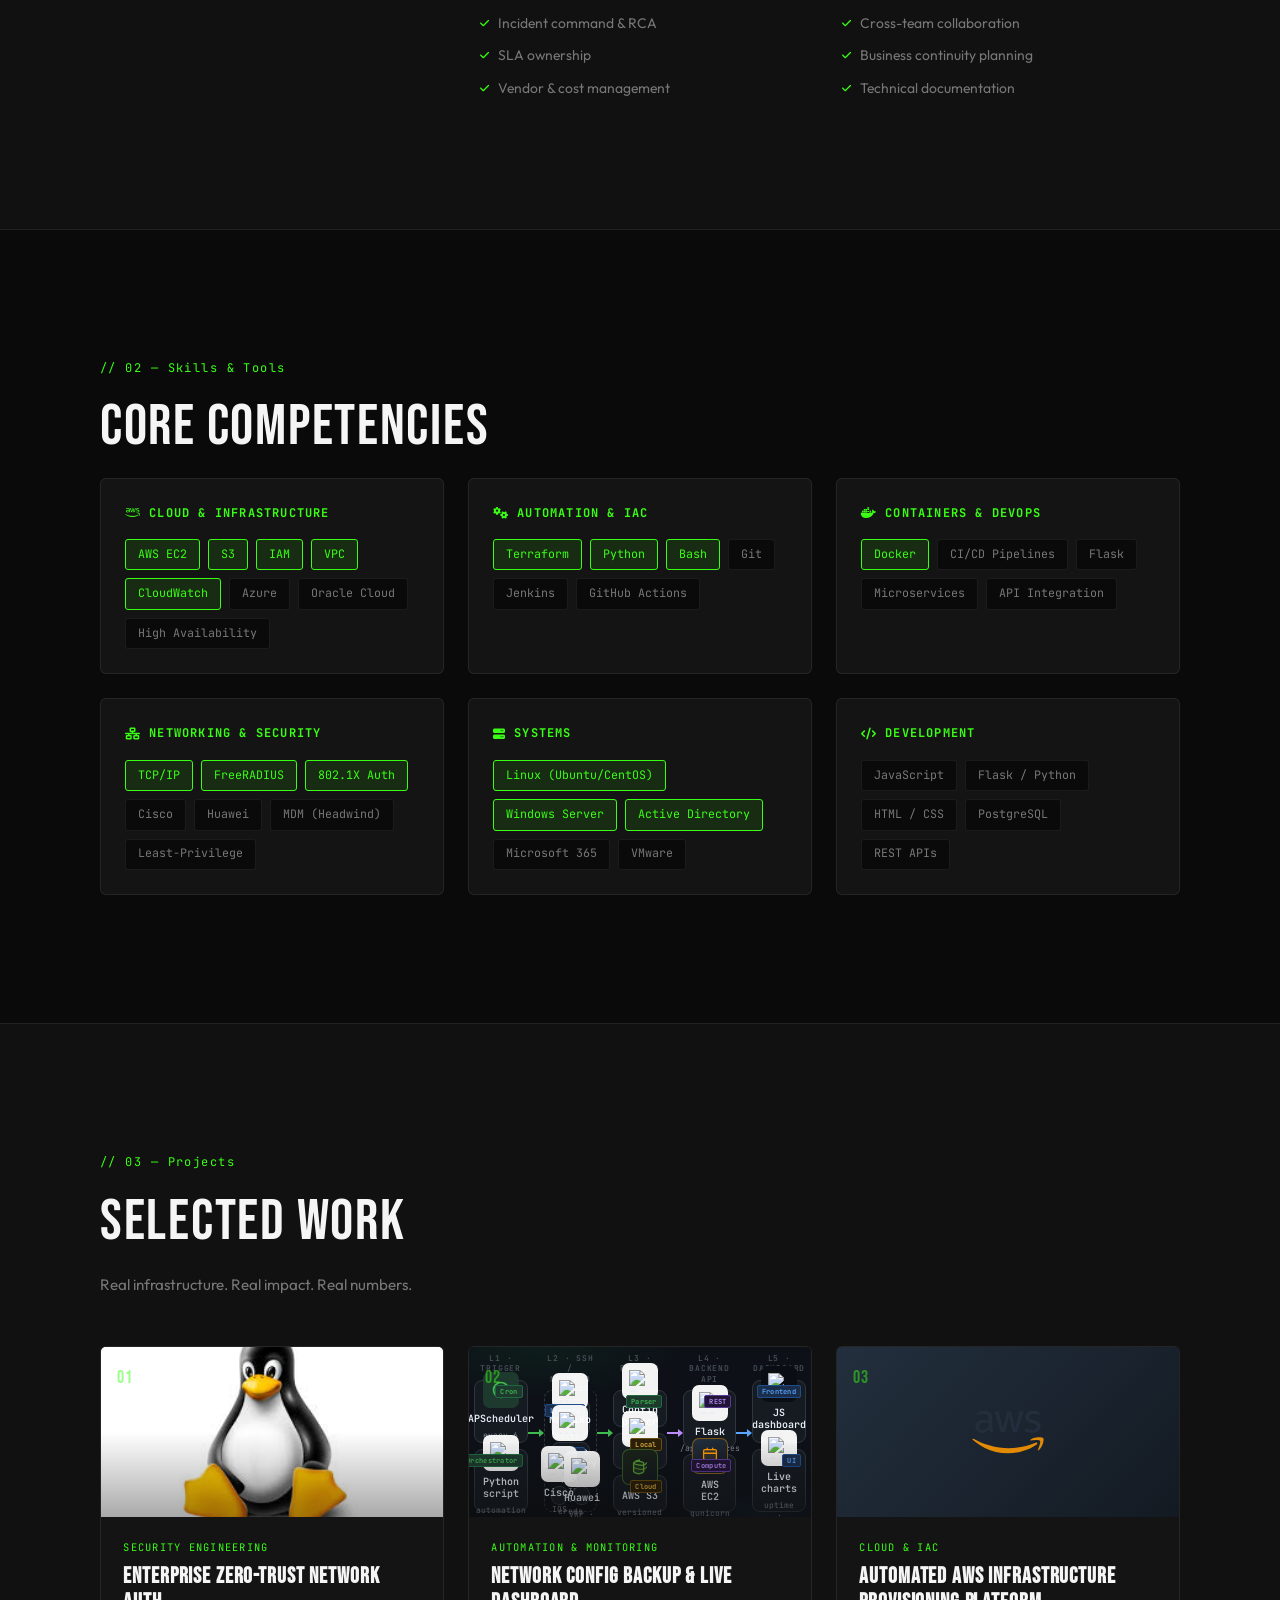
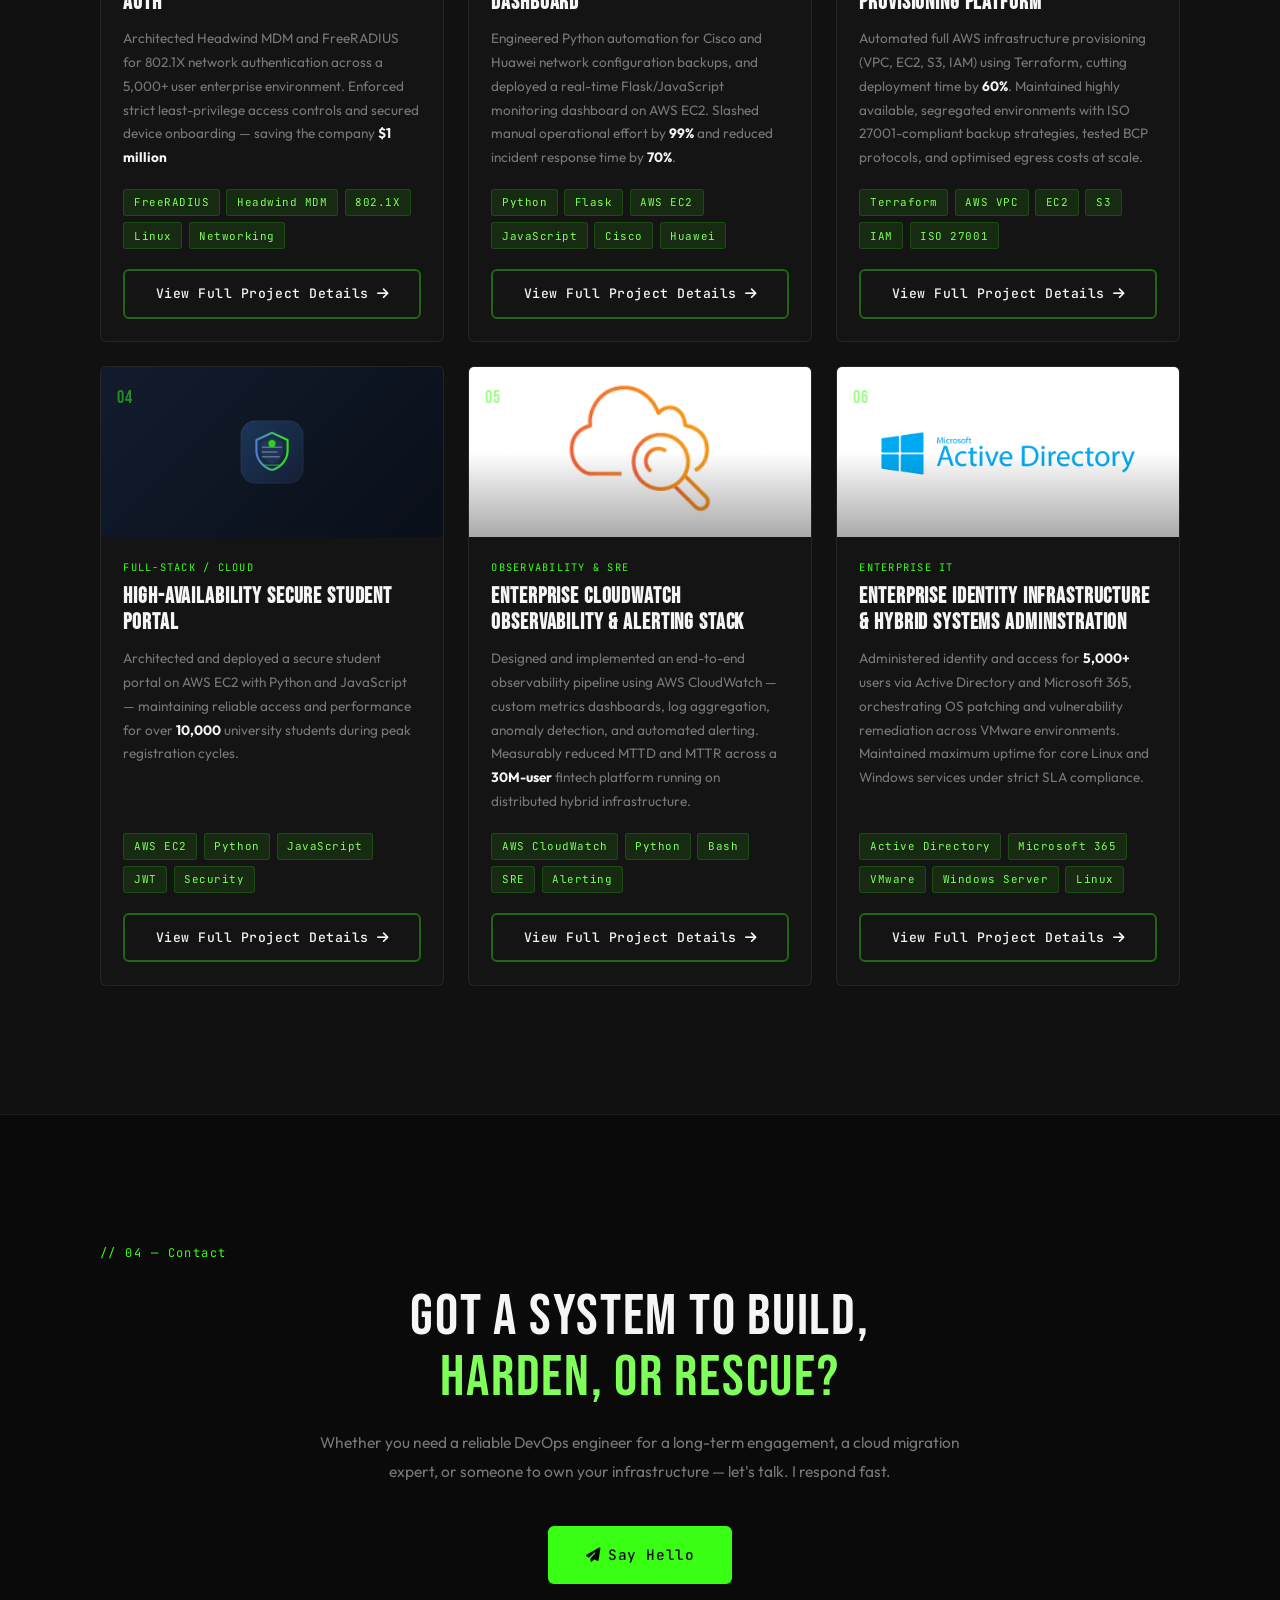
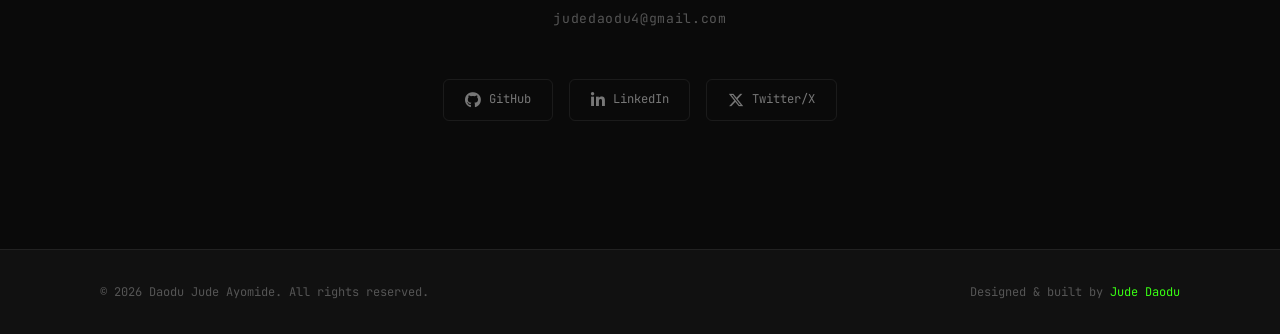
==== commit f08faa6c: "code refactor" ====
--- a/index.html
+++ b/index.html
@@ -10,7 +10,7 @@
   <link rel="preconnect" href="https://fonts.gstatic.com" crossorigin />
   <link href="https://fonts.googleapis.com/css2?family=Bebas+Neue&family=Outfit:wght@300;400;500;600&family=JetBrains+Mono:wght@300;400;500&display=swap" rel="stylesheet" />
   <link rel="stylesheet" href="https://cdnjs.cloudflare.com/ajax/libs/font-awesome/6.5.0/css/all.min.css" />
-  <link rel="stylesheet" href="style.css" />
+  <link rel="stylesheet" href="css/main.css" />
 </head>
 <body>
 
@@ -102,7 +102,7 @@
                 </div>
             </div>
             <div class="photo-border-tl"></div>
-            <div class="photo-border-br"></div>
+            <div class="photo-border-br"></div> 
           </div>
           <div class="about-badges">
             <span class="badge"><i class="fa-brands fa-aws"></i> AWS Certified</span>
@@ -225,15 +225,14 @@
 
         <!-- Project 1 -->
         <article class="project-card fade-in">
-          <div class="card-img">
-            <div class="card-img-placeholder">
-              <i class="fa-solid fa-wifi"></i>
-            </div>
+          <div class="card-img card-img--brand card-img--photo">
+            <img
+              class="card-brand-logo"
+              src="assets/images/linux-tux.png"
+              alt="Linux Tux mascot"
+              loading="lazy"
+            />
             <div class="card-number">01</div>
-            <div class="card-links">
-              <a href="#" target="_blank" rel="noopener" class="card-icon-link" aria-label="GitHub"><i class="fa-brands fa-github"></i></a>
-              <a href="#" target="_blank" rel="noopener" class="card-icon-link" aria-label="Live Demo"><i class="fa-solid fa-arrow-up-right-from-square"></i></a>
-            </div>
           </div>
           <div class="card-body">
             <p class="card-category">Security Engineering</p>
@@ -246,20 +245,20 @@
               <span class="tag">Linux</span>
               <span class="tag">Networking</span>
             </div>
+            <a href="projects/zero-trust-nac.html" class="btn btn-ghost card-cta">View Full Project Details <i class="fa-solid fa-arrow-right" aria-hidden="true"></i></a>
           </div>
         </article>
 
         <!-- Project 2 -->
         <article class="project-card fade-in">
-          <div class="card-img">
-            <div class="card-img-placeholder">
-              <i class="fa-solid fa-chart-line"></i>
-            </div>
+          <div class="card-img card-img--diagram">
+            <iframe
+              src="assets/diagrams/network-architecture-embed.html?thumb=1"
+              title="Network architecture diagram preview"
+              loading="lazy"
+              tabindex="-1"
+            ></iframe>
             <div class="card-number">02</div>
-            <div class="card-links">
-              <a href="#" target="_blank" rel="noopener" class="card-icon-link" aria-label="GitHub"><i class="fa-brands fa-github"></i></a>
-              <a href="#" target="_blank" rel="noopener" class="card-icon-link" aria-label="Live Demo"><i class="fa-solid fa-arrow-up-right-from-square"></i></a>
-            </div>
           </div>
           <div class="card-body">
             <p class="card-category">Automation &amp; Monitoring</p>
@@ -273,24 +272,24 @@
               <span class="tag">Cisco</span>
               <span class="tag">Huawei</span>
             </div>
+            <a href="projects/network-automation.html" class="btn btn-ghost card-cta">View Full Project Details <i class="fa-solid fa-arrow-right" aria-hidden="true"></i></a>
           </div>
         </article>
 
         <!-- Project 3 -->
         <article class="project-card fade-in">
-          <div class="card-img">
-            <div class="card-img-placeholder">
-              <i class="fa-solid fa-cloud-arrow-up"></i>
-            </div>
+          <div class="card-img card-img--brand card-img--aws">
+            <img
+              class="card-brand-logo card-brand-logo--aws"
+              src="assets/images/aws-wordmark.svg"
+              alt="Amazon Web Services logo"
+              loading="lazy"
+            />
             <div class="card-number">03</div>
-            <div class="card-links">
-              <a href="#" target="_blank" rel="noopener" class="card-icon-link" aria-label="GitHub"><i class="fa-brands fa-github"></i></a>
-              <a href="#" target="_blank" rel="noopener" class="card-icon-link" aria-label="Live Demo"><i class="fa-solid fa-arrow-up-right-from-square"></i></a>
-            </div>
           </div>
           <div class="card-body">
             <p class="card-category">Cloud &amp; IaC</p>
-            <h3 class="card-title">Automated AWS Infrastructure Provisioning</h3>
+            <h3 class="card-title">Automated AWS Infrastructure Provisioning Platform</h3>
             <p class="card-desc">Automated full AWS infrastructure provisioning (VPC, EC2, S3, IAM) using Terraform, cutting deployment time by <strong>60%</strong>. Maintained highly available, segregated environments with ISO 27001-compliant backup strategies, tested BCP protocols, and optimised egress costs at scale.</p>
             <div class="card-tags">
               <span class="tag">Terraform</span>
@@ -300,51 +299,51 @@
               <span class="tag">IAM</span>
               <span class="tag">ISO 27001</span>
             </div>
+            <a href="projects/aws-terraform.html" class="btn btn-ghost card-cta">View Full Project Details <i class="fa-solid fa-arrow-right" aria-hidden="true"></i></a>
           </div>
         </article>
 
         <!-- Project 4 -->
         <article class="project-card fade-in">
-          <div class="card-img">
-            <div class="card-img-placeholder">
-              <i class="fa-solid fa-graduation-cap"></i>
-            </div>
+          <div class="card-img card-img--brand card-img--portal">
+            <img
+              class="card-brand-logo card-brand-logo--portal"
+              src="assets/images/student-portal-logo.svg"
+              alt="Student portal logo"
+              loading="lazy"
+            />
             <div class="card-number">04</div>
-            <div class="card-links">
-              <a href="#" target="_blank" rel="noopener" class="card-icon-link" aria-label="GitHub"><i class="fa-brands fa-github"></i></a>
-              <a href="#" target="_blank" rel="noopener" class="card-icon-link" aria-label="Live Demo"><i class="fa-solid fa-arrow-up-right-from-square"></i></a>
-            </div>
           </div>
           <div class="card-body">
             <p class="card-category">Full-Stack / Cloud</p>
-            <h3 class="card-title">Secure Student Portal — 10,000+ Users</h3>
-            <p class="card-desc">Architected and deployed a secure student portal on AWS EC2, maintaining reliable access and performance for over 10,000 university students</p>
-            <div class="card-tags">
-              <span class="tag">Cloud Hosting</span>
+            <h3 class="card-title">High-Availability Secure Student Portal</h3>
+            <p class="card-desc">Architected and deployed a secure student portal on AWS EC2 with Python and JavaScript — maintaining reliable access and performance for over <strong>10,000</strong> university students during peak registration cycles.</p>
+            <div class="card-tags">
+              <span class="tag">AWS EC2</span>
               <span class="tag">Python</span>
               <span class="tag">JavaScript</span>
-              <span class="tag">Performance</span>
+              <span class="tag">JWT</span>
               <span class="tag">Security</span>
             </div>
+            <a href="projects/student-portal.html" class="btn btn-ghost card-cta">View Full Project Details <i class="fa-solid fa-arrow-right" aria-hidden="true"></i></a>
           </div>
         </article>
 
         <!-- Project 5 -->
         <article class="project-card fade-in">
-          <div class="card-img">
-            <div class="card-img-placeholder">
-              <i class="fa-solid fa-eye"></i>
-            </div>
+          <div class="card-img card-img--brand card-img--photo card-img--cloudwatch">
+            <img
+              class="card-brand-logo card-brand-logo--cloudwatch"
+              src="assets/images/cloudwatch-logo.png"
+              alt="Amazon CloudWatch logo"
+              loading="lazy"
+            />
             <div class="card-number">05</div>
-            <div class="card-links">
-              <a href="#" target="_blank" rel="noopener" class="card-icon-link" aria-label="GitHub"><i class="fa-brands fa-github"></i></a>
-              <a href="#" target="_blank" rel="noopener" class="card-icon-link" aria-label="Live Demo"><i class="fa-solid fa-arrow-up-right-from-square"></i></a>
-            </div>
           </div>
           <div class="card-body">
             <p class="card-category">Observability &amp; SRE</p>
-            <h3 class="card-title">CloudWatch Observability &amp; Alerting Stack</h3>
-            <p class="card-desc">Designed and implemented an end-to-end observability pipeline using AWS CloudWatch — custom metrics dashboards, log aggregation, anomaly detection, and automated alerting. Measurably reduced MTTD and MTTR across a 30M-user fintech platform running on distributed hybrid infrastructure.</p>
+            <h3 class="card-title">Enterprise CloudWatch Observability &amp; Alerting Stack</h3>
+            <p class="card-desc">Designed and implemented an end-to-end observability pipeline using AWS CloudWatch — custom metrics dashboards, log aggregation, anomaly detection, and automated alerting. Measurably reduced MTTD and MTTR across a <strong>30M-user</strong> fintech platform running on distributed hybrid infrastructure.</p>
             <div class="card-tags">
               <span class="tag">AWS CloudWatch</span>
               <span class="tag">Python</span>
@@ -352,25 +351,25 @@
               <span class="tag">SRE</span>
               <span class="tag">Alerting</span>
             </div>
+            <a href="projects/cloudwatch-observability.html" class="btn btn-ghost card-cta">View Full Project Details <i class="fa-solid fa-arrow-right" aria-hidden="true"></i></a>
           </div>
         </article>
 
         <!-- Project 6 -->
         <article class="project-card fade-in">
-          <div class="card-img">
-            <div class="card-img-placeholder">
-              <i class="fa-solid fa-users-gear"></i>
-            </div>
+          <div class="card-img card-img--brand card-img--photo card-img--microsoft">
+            <img
+              class="card-brand-logo card-brand-logo--microsoft"
+              src="assets/images/active-directory-logo.png"
+              alt="Microsoft Active Directory logo"
+              loading="lazy"
+            />
             <div class="card-number">06</div>
-            <div class="card-links">
-              <a href="#" target="_blank" rel="noopener" class="card-icon-link" aria-label="GitHub"><i class="fa-brands fa-github"></i></a>
-              <a href="#" target="_blank" rel="noopener" class="card-icon-link" aria-label="Live Demo"><i class="fa-solid fa-arrow-up-right-from-square"></i></a>
-            </div>
           </div>
           <div class="card-body">
             <p class="card-category">Enterprise IT</p>
-            <h3 class="card-title">Enterprise AD &amp; M365 Administration</h3>
-            <p class="card-desc">Administered identity and access for 5,000+ users via Active Directory and Microsoft 365, orchestrating OS patching and vulnerability remediation across VMware environments. Maintained maximum uptime for core Linux and Windows services under strict SLA compliance</p>
+            <h3 class="card-title">Enterprise Identity Infrastructure &amp; Hybrid Systems Administration</h3>
+            <p class="card-desc">Administered identity and access for <strong>5,000+</strong> users via Active Directory and Microsoft 365, orchestrating OS patching and vulnerability remediation across VMware environments. Maintained maximum uptime for core Linux and Windows services under strict SLA compliance.</p>
             <div class="card-tags">
               <span class="tag">Active Directory</span>
               <span class="tag">Microsoft 365</span>
@@ -378,6 +377,7 @@
               <span class="tag">Windows Server</span>
               <span class="tag">Linux</span>
             </div>
+            <a href="projects/enterprise-identity.html" class="btn btn-ghost card-cta">View Full Project Details <i class="fa-solid fa-arrow-right" aria-hidden="true"></i></a>
           </div>
         </article>
 
@@ -424,6 +424,6 @@
     </div>
   </footer>
 
-  <script src="script.js"></script>
+  <script src="js/main.js"></script>
 </body>
 </html>
--- a/css/main.css
+++ b/css/main.css
@@ -0,0 +1,1221 @@
+/* ================================================================
+   JUDE DAODU — PORTFOLIO  |  css/main.css
+   Aesthetic: Editorial / Terminal — Electric Green on Near-Black
+   Fonts: Bebas Neue (display) · Outfit (body) · JetBrains Mono (code)
+   ================================================================ */
+
+/* ── RESET ──────────────────────────────────────────────────────── */
+*, *::before, *::after { box-sizing: border-box; margin: 0; padding: 0; }
+
+/* ── TOKENS ─────────────────────────────────────────────────────── */
+:root {
+  --bg:           #0a0a0a;
+  --bg-2:         #111111;
+  --bg-card:      #141414;
+  --bg-card-h:    #1a1a1a;
+  --border:       rgba(255,255,255,0.07);
+  --border-h:     rgba(57,255,20,0.35);
+  --green:        #39ff14;          /* electric / neon green */
+  --green-dim:    rgba(57,255,20,0.10);
+  --green-glow:   rgba(57,255,20,0.28);
+  --green-text:   #7fff5a;          /* softer green for text */
+  --white:        #f5f5f5;
+  --muted:        #777;
+  --muted-2:      #555;
+
+  --ff-display: 'Bebas Neue', sans-serif;
+  --ff-body:    'Outfit', sans-serif;
+  --ff-mono:    'JetBrains Mono', monospace;
+
+  --container:  1160px;
+  --pad-x:      clamp(1.25rem, 5vw, 2.5rem);
+  --section-y:  clamp(5rem, 10vw, 8rem);
+  --radius:     6px;
+  --ease:       cubic-bezier(0.16, 1, 0.3, 1);
+  --t:          0.3s;
+}
+
+html { scroll-behavior: smooth; font-size: 16px; }
+body {
+  background: var(--bg);
+  color: var(--white);
+  font-family: var(--ff-body);
+  line-height: 1.7;
+  overflow-x: hidden;
+  cursor: default;
+}
+::selection { background: var(--green); color: var(--bg); }
+a { color: inherit; text-decoration: none; }
+ul { list-style: none; }
+
+::-webkit-scrollbar { width: 4px; }
+::-webkit-scrollbar-track { background: var(--bg); }
+::-webkit-scrollbar-thumb { background: var(--green); border-radius: 999px; }
+
+/* ── CONTAINER ──────────────────────────────────────────────────── */
+.container { max-width: var(--container); margin: 0 auto; padding: 0 var(--pad-x); }
+
+/* ── SECTION SHARED ─────────────────────────────────────────────── */
+.section { padding: var(--section-y) 0; }
+
+.section-eyebrow {
+  font-family: var(--ff-mono);
+  font-size: 0.75rem;
+  color: var(--green);
+  letter-spacing: 0.12em;
+  margin-bottom: 1.2rem;
+  opacity: 0.85;
+}
+
+.section-title {
+  font-family: var(--ff-display);
+  font-size: clamp(2.4rem, 5vw, 3.6rem);
+  font-weight: 400;
+  line-height: 1.05;
+  letter-spacing: 0.03em;
+  color: var(--white);
+  margin-bottom: 1.25rem;
+}
+.section-title em { color: var(--green-text); font-style: normal; }
+
+.section-sub { color: var(--muted); font-size: 0.95rem; margin-bottom: 3rem; }
+
+.accent { color: var(--green); }
+
+/* ── BUTTONS ────────────────────────────────────────────────────── */
+.btn {
+  display: inline-flex;
+  align-items: center;
+  gap: 0.5rem;
+  padding: 0.72rem 1.65rem;
+  font-family: var(--ff-mono);
+  font-size: 0.82rem;
+  font-weight: 500;
+  letter-spacing: 0.04em;
+  border-radius: var(--radius);
+  cursor: pointer;
+  transition: all var(--t) var(--ease);
+  white-space: nowrap;
+  border: none;
+}
+.btn-primary {
+  background: var(--green);
+  color: var(--bg);
+  border: 2px solid var(--green);
+}
+.btn-primary:hover {
+  background: transparent;
+  color: var(--green);
+  box-shadow: 0 0 28px var(--green-glow);
+}
+.btn-ghost {
+  background: transparent;
+  color: var(--white);
+  border: 2px solid var(--border-h);
+}
+.btn-ghost:hover {
+  border-color: var(--green);
+  color: var(--green);
+}
+.btn-lg { padding: 0.95rem 2.2rem; font-size: 0.9rem; }
+
+/* ── NAVBAR ─────────────────────────────────────────────────────── */
+.navbar {
+  position: fixed;
+  top: 0; left: 0; right: 0;
+  z-index: 900;
+  background: rgba(10,10,10,0.88);
+  backdrop-filter: blur(18px);
+  -webkit-backdrop-filter: blur(18px);
+  border-bottom: 1px solid var(--border);
+  transition: border-color var(--t);
+}
+.navbar.scrolled { border-color: rgba(57,255,20,0.14); }
+
+.nav-inner {
+  max-width: var(--container);
+  margin: 0 auto;
+  padding: 0 var(--pad-x);
+  height: 62px;
+  display: flex;
+  align-items: center;
+  justify-content: space-between;
+}
+
+.logo {
+  font-family: var(--ff-display);
+  font-size: 1.7rem;
+  letter-spacing: 0.05em;
+  color: var(--white);
+}
+.logo-accent { color: var(--green); }
+
+.nav-links { display: flex; gap: 2rem; }
+
+.nav-link {
+  font-family: var(--ff-mono);
+  font-size: 0.76rem;
+  letter-spacing: 0.1em;
+  text-transform: uppercase;
+  color: var(--muted);
+  position: relative;
+  transition: color var(--t);
+}
+.nav-link::after {
+  content: '';
+  position: absolute;
+  left: 0; bottom: -4px;
+  width: 0; height: 1px;
+  background: var(--green);
+  transition: width var(--t) var(--ease);
+}
+.nav-link:hover { color: var(--green); }
+.nav-link:hover::after, .nav-link.active::after { width: 100%; }
+.nav-link.active { color: var(--green); }
+
+/* Hamburger */
+.hamburger {
+  display: none;
+  flex-direction: column;
+  gap: 5px;
+  background: none;
+  border: none;
+  cursor: pointer;
+  padding: 4px;
+}
+.hamburger span {
+  display: block;
+  width: 22px; height: 1.5px;
+  background: var(--white);
+  border-radius: 999px;
+  transition: all var(--t) var(--ease);
+}
+.hamburger.open span:nth-child(1) { transform: translateY(6.5px) rotate(45deg); background: var(--green); }
+.hamburger.open span:nth-child(2) { opacity: 0; }
+.hamburger.open span:nth-child(3) { transform: translateY(-6.5px) rotate(-45deg); background: var(--green); }
+
+/* ── HERO ───────────────────────────────────────────────────────── */
+.hero {
+  min-height: 100vh;
+  display: flex;
+  align-items: center;
+  position: relative;
+  overflow: hidden;
+  padding: 7rem var(--pad-x) 5rem;
+}
+
+/* Noise texture overlay */
+.hero-noise {
+  position: absolute; inset: 0; z-index: 0;
+  opacity: 0.04;
+  background-image: url("data:image/svg+xml,%3Csvg viewBox='0 0 256 256' xmlns='http://www.w3.org/2000/svg'%3E%3Cfilter id='n'%3E%3CfeTurbulence type='fractalNoise' baseFrequency='0.9' numOctaves='4' stitchTiles='stitch'/%3E%3C/filter%3E%3Crect width='100%25' height='100%25' filter='url(%23n)'/%3E%3C/svg%3E");
+  background-size: 200px;
+}
+
+/* Dot grid */
+.hero-grid-overlay {
+  position: absolute; inset: 0; z-index: 0;
+  background-image: radial-gradient(circle, rgba(57,255,20,0.12) 1px, transparent 1px);
+  background-size: 38px 38px;
+  mask-image: radial-gradient(ellipse 80% 60% at 80% 50%, black 0%, transparent 70%);
+  -webkit-mask-image: radial-gradient(ellipse 80% 60% at 80% 50%, black 0%, transparent 70%);
+}
+
+.hero-inner {
+  position: relative;
+  z-index: 1;
+  max-width: var(--container);
+  width: 100%;
+  margin: 0 auto;
+}
+
+.hero-meta {
+  display: flex;
+  gap: 1rem;
+  margin-bottom: 1.75rem;
+  opacity: 0;
+  animation: fadeUp 0.6s var(--ease) 0.1s forwards;
+}
+.hero-tag {
+  font-family: var(--ff-mono);
+  font-size: 0.7rem;
+  letter-spacing: 0.1em;
+  color: var(--muted);
+  border: 1px solid var(--border);
+  padding: 0.28rem 0.75rem;
+  border-radius: 999px;
+  display: flex;
+  align-items: center;
+  gap: 0.45rem;
+}
+.blink-dot {
+  width: 6px; height: 6px;
+  background: var(--green);
+  border-radius: 50%;
+  animation: blink-pulse 1.6s ease infinite;
+}
+
+.hero-greeting {
+  font-family: var(--ff-mono);
+  font-size: 0.9rem;
+  color: var(--green);
+  letter-spacing: 0.08em;
+  margin-bottom: 0.5rem;
+  opacity: 0;
+  animation: fadeUp 0.6s var(--ease) 0.22s forwards;
+}
+
+.hero-name {
+  font-family: var(--ff-display);
+  font-size: clamp(5rem, 14vw, 11rem);
+  line-height: 0.92;
+  letter-spacing: 0.04em;
+  color: var(--white);
+  margin-bottom: 1.25rem;
+  opacity: 0;
+  animation: fadeUp 0.7s var(--ease) 0.35s forwards;
+}
+
+.hero-role-row {
+  display: flex;
+  align-items: center;
+  gap: 1rem;
+  margin-bottom: 1.5rem;
+  opacity: 0;
+  animation: fadeUp 0.6s var(--ease) 0.5s forwards;
+}
+.hero-rule {
+  flex: 1;
+  height: 1px;
+  background: linear-gradient(to right, var(--green), transparent);
+  max-width: 80px;
+}
+.hero-role {
+  font-family: var(--ff-mono);
+  font-size: clamp(0.75rem, 1.5vw, 0.9rem);
+  color: var(--muted);
+  letter-spacing: 0.12em;
+  text-transform: uppercase;
+  white-space: nowrap;
+}
+
+.hero-subtitle {
+  font-size: clamp(0.95rem, 1.5vw, 1.1rem);
+  color: var(--muted);
+  line-height: 1.85;
+  max-width: 520px;
+  margin-bottom: 2.5rem;
+  opacity: 0;
+  animation: fadeUp 0.6s var(--ease) 0.62s forwards;
+}
+
+.hero-actions {
+  display: flex;
+  gap: 1rem;
+  flex-wrap: wrap;
+  margin-bottom: 4rem;
+  opacity: 0;
+  animation: fadeUp 0.6s var(--ease) 0.75s forwards;
+}
+
+/* Stats bar */
+.hero-stats {
+  display: flex;
+  align-items: center;
+  gap: 0;
+  flex-wrap: wrap;
+  border-top: 1px solid var(--border);
+  padding-top: 2rem;
+  opacity: 0;
+  animation: fadeUp 0.6s var(--ease) 0.9s forwards;
+}
+.stat {
+  display: flex;
+  flex-direction: column;
+  padding-right: 2.5rem;
+}
+.stat-num {
+  font-family: var(--ff-display);
+  font-size: 2rem;
+  letter-spacing: 0.05em;
+  color: var(--green);
+  line-height: 1;
+}
+.stat-label {
+  font-family: var(--ff-mono);
+  font-size: 0.65rem;
+  color: var(--muted);
+  letter-spacing: 0.08em;
+  text-transform: uppercase;
+  margin-top: 0.2rem;
+}
+.stat-div {
+  width: 1px;
+  height: 36px;
+  background: var(--border);
+  margin-right: 2.5rem;
+}
+
+/* Scroll indicator */
+.hero-scroll {
+  position: absolute;
+  bottom: 2.5rem; right: var(--pad-x);
+  display: flex;
+  flex-direction: column;
+  align-items: center;
+  gap: 0.5rem;
+  z-index: 1;
+}
+.hero-scroll span {
+  font-family: var(--ff-mono);
+  font-size: 0.6rem;
+  color: var(--muted-2);
+  letter-spacing: 0.2em;
+  text-transform: uppercase;
+  writing-mode: vertical-rl;
+}
+.scroll-line {
+  width: 1px;
+  height: 60px;
+  background: linear-gradient(to bottom, var(--green), transparent);
+  animation: scroll-grow 2s ease infinite;
+}
+
+/* ── ABOUT ──────────────────────────────────────────────────────── */
+.about {
+  background: var(--bg-2);
+  border-top: 1px solid var(--border);
+  border-bottom: 1px solid var(--border);
+}
+
+.about-grid {
+  display: grid;
+  grid-template-columns: 300px 1fr;
+  gap: 5rem;
+  align-items: start;
+  margin-top: 1.5rem;
+}
+
+.photo-wrapper {
+  position: relative;
+  display: inline-block;
+}
+.photo-placeholder {
+  width: 280px;
+  height: 340px;
+  background: var(--bg-card);
+  border: 1px solid var(--border);
+  border-radius: var(--radius);
+  display: flex;
+  flex-direction: column;
+  align-items: center;
+  justify-content: center;
+  gap: 1rem;
+  font-size: 3.5rem;
+  color: rgba(57,255,20,0.15);
+  position: relative;
+  overflow: hidden;
+  transition: color var(--t);
+}
+.photo-placeholder span {
+  font-family: var(--ff-mono);
+  font-size: 0.68rem;
+  color: var(--muted-2);
+  letter-spacing: 0.15em;
+  text-transform: uppercase;
+}
+.photo-wrapper:hover .photo-placeholder { color: rgba(57,255,20,0.4); }
+
+.photo-border-tl,
+.photo-border-br {
+  position: absolute;
+  width: 32px; height: 32px;
+  border-color: var(--green);
+  border-style: solid;
+}
+.photo-border-tl { top: -8px; left: -8px; border-width: 2px 0 0 2px; }
+.photo-border-br { bottom: -8px; right: -8px; border-width: 0 2px 2px 0; }
+
+.about-badges {
+  margin-top: 1.25rem;
+  display: flex;
+  flex-direction: column;
+  gap: 0.5rem;
+}
+.badge {
+  display: inline-flex;
+  align-items: center;
+  gap: 0.5rem;
+  padding: 0.35rem 0.85rem;
+  background: var(--green-dim);
+  border: 1px solid rgba(57,255,20,0.18);
+  border-radius: 4px;
+  font-family: var(--ff-mono);
+  font-size: 0.72rem;
+  color: var(--green-text);
+}
+.badge i { font-size: 0.75rem; }
+
+.about-text-col p {
+  color: var(--muted);
+  font-size: 0.97rem;
+  margin-bottom: 1rem;
+  line-height: 1.85;
+}
+.about-text-col p strong { color: var(--white); }
+
+.soft-skills-grid {
+  display: grid;
+  grid-template-columns: 1fr 1fr;
+  gap: 0.55rem 1.5rem;
+  margin-top: 1.75rem;
+  padding-top: 1.75rem;
+  border-top: 1px solid var(--border);
+}
+.soft-skill {
+  display: flex;
+  align-items: center;
+  gap: 0.55rem;
+  font-size: 0.87rem;
+  color: var(--muted);
+}
+.soft-skill i { color: var(--green); font-size: 0.65rem; }
+
+/* ── SKILLS ─────────────────────────────────────────────────────── */
+.skills-section { background: var(--bg); }
+
+.skills-outer {
+  display: grid;
+  grid-template-columns: repeat(auto-fit, minmax(280px, 1fr));
+  gap: 1.5rem;
+}
+
+.skill-block {
+  border: 1px solid var(--border);
+  border-radius: var(--radius);
+  padding: 1.5rem;
+  background: var(--bg-card);
+  transition: border-color var(--t), background var(--t);
+}
+.skill-block:hover {
+  border-color: var(--border-h);
+  background: var(--bg-card-h);
+}
+
+.skill-block-title {
+  font-family: var(--ff-mono);
+  font-size: 0.75rem;
+  letter-spacing: 0.1em;
+  text-transform: uppercase;
+  color: var(--green);
+  margin-bottom: 1rem;
+  display: flex;
+  align-items: center;
+  gap: 0.5rem;
+}
+
+.skill-pills { display: flex; flex-wrap: wrap; gap: 0.5rem; }
+
+.pill {
+  padding: 0.3rem 0.75rem;
+  font-family: var(--ff-mono);
+  font-size: 0.73rem;
+  border-radius: 3px;
+  border: 1px solid var(--border);
+  color: var(--muted);
+  background: var(--bg);
+  transition: all var(--t) var(--ease);
+  cursor: default;
+}
+.pill:hover, .pill.active {
+  border-color: var(--green);
+  color: var(--green);
+  background: var(--green-dim);
+}
+
+/* ── PROJECTS ───────────────────────────────────────────────────── */
+.projects-section {
+  background: var(--bg-2);
+  border-top: 1px solid var(--border);
+}
+
+.projects-grid {
+  display: grid;
+  grid-template-columns: repeat(auto-fit, minmax(320px, 1fr));
+  gap: 1.5rem;
+}
+
+.project-card {
+  background: var(--bg-card);
+  border: 1px solid var(--border);
+  border-radius: var(--radius);
+  overflow: hidden;
+  display: flex;
+  flex-direction: column;
+  transition: transform var(--t) var(--ease), border-color var(--t), box-shadow var(--t);
+}
+.project-card:hover {
+  transform: translateY(-5px);
+  border-color: var(--border-h);
+  box-shadow: 0 20px 60px rgba(57,255,20,0.08);
+}
+
+.card-img {
+  position: relative;
+  height: 170px;
+  overflow: hidden;
+}
+
+.card-img--diagram {
+  background: #0d1117;
+}
+
+.card-img--diagram iframe {
+  width: 100%;
+  height: 100%;
+  border: 0;
+  display: block;
+  pointer-events: none;
+}
+
+.card-img--diagram::after {
+  content: '';
+  position: absolute;
+  inset: 0;
+  background: linear-gradient(to bottom, transparent 55%, rgba(10, 10, 10, 0.45));
+  pointer-events: none;
+}
+
+.card-img--diagram .card-number {
+  z-index: 2;
+}
+
+.card-img--brand {
+  background: linear-gradient(135deg, #0f1a0f 0%, #070d07 100%);
+  display: flex;
+  align-items: center;
+  justify-content: center;
+}
+
+.card-img--aws {
+  background: linear-gradient(135deg, #232f3e 0%, #131a22 100%);
+}
+
+.card-brand-logo--aws {
+  width: 140px;
+  height: auto;
+  opacity: 1;
+}
+
+.card-img--portal {
+  background: linear-gradient(135deg, #121c2e 0%, #0a0f18 100%);
+}
+
+.card-brand-logo--portal {
+  width: 96px;
+  height: 96px;
+  opacity: 1;
+}
+
+.card-img--cloudwatch {
+  background: #fff;
+}
+
+.card-brand-logo--cloudwatch {
+  width: 100%;
+  height: 100%;
+  object-fit: contain;
+  object-position: center;
+  opacity: 1;
+  padding: 12px;
+}
+
+.project-card:hover .card-brand-logo--cloudwatch {
+  transform: scale(1.04);
+}
+
+.card-img--microsoft {
+  background: #fff;
+}
+
+.card-brand-logo--microsoft {
+  width: 100%;
+  height: 100%;
+  object-fit: contain;
+  object-position: center;
+  opacity: 1;
+  padding: 16px 20px;
+}
+
+.project-card:hover .card-brand-logo--microsoft {
+  transform: scale(1.04);
+}
+
+.card-img--brand .card-brand-logo {
+  width: 72px;
+  height: 72px;
+  object-fit: contain;
+  opacity: 0.88;
+  transition: transform var(--t) var(--ease), opacity var(--t);
+}
+
+.project-card:hover .card-brand-logo {
+  opacity: 1;
+  transform: scale(1.08);
+}
+
+.card-img--brand .card-number {
+  z-index: 2;
+}
+
+.card-img--photo {
+  background: #fff;
+}
+
+.card-img--photo .card-brand-logo {
+  width: 100%;
+  height: 100%;
+  object-fit: cover;
+  object-position: center 40%;
+  opacity: 1;
+}
+
+.card-img--photo::after {
+  content: '';
+  position: absolute;
+  inset: 0;
+  background: linear-gradient(to bottom, transparent 50%, rgba(10, 10, 10, 0.35));
+  pointer-events: none;
+}
+
+.project-card:hover .card-img--photo .card-brand-logo {
+  transform: scale(1.04);
+}
+
+.card-img-placeholder {
+  width: 100%; height: 100%;
+  background: linear-gradient(135deg, #0f1a0f 0%, #070d07 100%);
+  display: flex;
+  align-items: center;
+  justify-content: center;
+  font-size: 3rem;
+  color: rgba(57,255,20,0.15);
+  transition: color var(--t);
+}
+.project-card:hover .card-img-placeholder { color: rgba(57,255,20,0.4); }
+
+.card-number {
+  position: absolute;
+  top: 1rem; left: 1rem;
+  font-family: var(--ff-display);
+  font-size: 1.1rem;
+  letter-spacing: 0.08em;
+  color: rgba(57,255,20,0.5);
+}
+
+.card-links {
+  position: absolute;
+  top: 1rem; right: 1rem;
+  display: flex;
+  gap: 0.6rem;
+  opacity: 0;
+  transform: translateY(-6px);
+  transition: all var(--t) var(--ease);
+}
+.project-card:hover .card-links { opacity: 1; transform: translateY(0); }
+
+.card-icon-link {
+  width: 36px; height: 36px;
+  background: var(--bg);
+  border: 1px solid var(--green);
+  border-radius: 4px;
+  display: flex; align-items: center; justify-content: center;
+  color: var(--green);
+  font-size: 0.85rem;
+  transition: all var(--t) var(--ease);
+}
+.card-icon-link:hover { background: var(--green); color: var(--bg); }
+
+.card-body {
+  padding: 1.4rem;
+  flex: 1;
+  display: flex;
+  flex-direction: column;
+}
+
+.card-category {
+  font-family: var(--ff-mono);
+  font-size: 0.65rem;
+  text-transform: uppercase;
+  letter-spacing: 0.12em;
+  color: var(--green);
+  margin-bottom: 0.45rem;
+}
+
+.card-title {
+  font-family: var(--ff-display);
+  font-size: 1.35rem;
+  letter-spacing: 0.04em;
+  color: var(--white);
+  margin-bottom: 0.7rem;
+  line-height: 1.2;
+}
+
+.card-desc {
+  font-size: 0.85rem;
+  color: var(--muted);
+  line-height: 1.75;
+  flex: 1;
+  margin-bottom: 1.2rem;
+}
+.card-desc strong { color: var(--white); }
+
+.card-tags { display: flex; flex-wrap: wrap; gap: 0.4rem; }
+
+.card-cta {
+  margin-top: 1.25rem;
+  width: 100%;
+  justify-content: center;
+  text-decoration: none;
+}
+
+.tag {
+  padding: 0.2rem 0.6rem;
+  background: var(--green-dim);
+  border: 1px solid rgba(57,255,20,0.15);
+  border-radius: 3px;
+  font-family: var(--ff-mono);
+  font-size: 0.68rem;
+  color: var(--green-text);
+  letter-spacing: 0.05em;
+}
+
+/* ── CONTACT ────────────────────────────────────────────────────── */
+.contact-section {
+  background: var(--bg);
+  border-top: 1px solid var(--border);
+}
+
+.contact-inner {
+  max-width: 680px;
+  margin: 1.5rem auto 0;
+  text-align: center;
+}
+
+.contact-msg {
+  font-size: 0.97rem;
+  color: var(--muted);
+  line-height: 1.85;
+  margin-bottom: 2.5rem;
+}
+
+.contact-email-display {
+  margin-top: 1.5rem;
+  font-family: var(--ff-mono);
+  font-size: 0.82rem;
+  color: var(--muted-2);
+  letter-spacing: 0.05em;
+}
+
+.social-row {
+  display: flex;
+  justify-content: center;
+  gap: 1rem;
+  margin-top: 3rem;
+}
+
+.social-btn {
+  display: flex;
+  align-items: center;
+  gap: 0.5rem;
+  padding: 0.6rem 1.3rem;
+  border: 1px solid var(--border);
+  border-radius: var(--radius);
+  font-family: var(--ff-mono);
+  font-size: 0.76rem;
+  color: var(--muted);
+  transition: all var(--t) var(--ease);
+}
+.social-btn:hover {
+  border-color: var(--green);
+  color: var(--green);
+  background: var(--green-dim);
+}
+.social-btn i { font-size: 1rem; }
+
+/* ── FOOTER ─────────────────────────────────────────────────────── */
+.footer {
+  background: var(--bg-2);
+  border-top: 1px solid var(--border);
+  padding: 2rem 0;
+}
+.footer-inner {
+  display: flex;
+  align-items: center;
+  justify-content: space-between;
+  flex-wrap: wrap;
+  gap: 0.5rem;
+}
+.footer-copy, .footer-built {
+  font-family: var(--ff-mono);
+  font-size: 0.75rem;
+  color: var(--muted-2);
+}
+.footer-built .accent { color: var(--green); }
+
+/* ── ANIMATIONS ─────────────────────────────────────────────────── */
+@keyframes fadeUp {
+  from { opacity: 0; transform: translateY(24px); }
+  to   { opacity: 1; transform: translateY(0); }
+}
+@keyframes blink-pulse {
+  0%, 100% { opacity: 1; transform: scale(1); }
+  50%       { opacity: 0.4; transform: scale(0.7); }
+}
+@keyframes scroll-grow {
+  0%   { transform: scaleY(0); transform-origin: top; opacity: 1; }
+  60%  { transform: scaleY(1); transform-origin: top; opacity: 1; }
+  100% { transform: scaleY(1); transform-origin: top; opacity: 0; }
+}
+
+/* Scroll-triggered */
+.fade-in {
+  opacity: 0;
+  transform: translateY(28px);
+  transition: opacity 0.65s var(--ease), transform 0.65s var(--ease);
+}
+.fade-in.visible { opacity: 1; transform: translateY(0); }
+
+/* stagger siblings */
+.project-card:nth-child(2).fade-in,
+.skill-block:nth-child(2).fade-in { transition-delay: 0.08s; }
+.project-card:nth-child(3).fade-in,
+.skill-block:nth-child(3).fade-in { transition-delay: 0.16s; }
+.project-card:nth-child(4).fade-in,
+.skill-block:nth-child(4).fade-in { transition-delay: 0.24s; }
+.project-card:nth-child(5).fade-in { transition-delay: 0.32s; }
+.project-card:nth-child(6).fade-in { transition-delay: 0.4s; }
+
+/* ── RESPONSIVE ─────────────────────────────────────────────────── */
+@media (max-width: 900px) {
+  .about-grid { grid-template-columns: 1fr; gap: 3rem; }
+  .photo-wrapper { margin: 0 auto; display: block; width: fit-content; }
+  .photo-placeholder { width: 240px; height: 290px; }
+  .about-badges { flex-direction: row; flex-wrap: wrap; }
+}
+
+@media (max-width: 768px) {
+  .hamburger { display: flex; }
+
+  .nav-links {
+    position: fixed;
+    top: 62px; left: 0; right: 0;
+    background: rgba(10,10,10,0.97);
+    backdrop-filter: blur(20px);
+    flex-direction: column;
+    align-items: center;
+    max-height: 0;
+    overflow: hidden;
+    transition: max-height 0.4s var(--ease), padding 0.3s;
+    border-bottom: 1px solid var(--border);
+    gap: 0;
+  }
+  .nav-links.open { max-height: 280px; padding: 1.5rem 0; gap: 0; }
+  .nav-link { padding: 0.8rem 2rem; width: 100%; text-align: center; }
+
+  .hero-name { font-size: clamp(4rem, 18vw, 6rem); }
+  .hero-stats { gap: 1rem; flex-wrap: wrap; }
+  .stat { padding-right: 1.5rem; }
+  .stat-div { display: none; }
+  .hero-scroll { display: none; }
+
+  .projects-grid { grid-template-columns: 1fr; }
+  .soft-skills-grid { grid-template-columns: 1fr; }
+}
+
+@media (max-width: 520px) {
+  .hero-actions { flex-direction: column; align-items: stretch; }
+  .hero-actions .btn { justify-content: center; }
+  .btn-lg { width: 100%; justify-content: center; }
+  .footer-inner { flex-direction: column; text-align: center; }
+  .social-row { flex-direction: column; align-items: center; }
+}
+
+.my-profile-pic {
+  background-image: url('../assets/images/my-picture.png'); 
+  background-size: 196%; 
+  background-position: 70% 100%; 
+  background-repeat: no-repeat; 
+  width: 100%; 
+  height: 100%; 
+  border-radius: inherit; 
+}
+
+/* ── CASE STUDY PAGE ──────────────────────────────────────────── */
+.case-study-page {
+  padding-top: 62px;
+  background: var(--bg);
+}
+
+.case-study-hero {
+  padding: clamp(2rem, 5vw, 3rem) 0 clamp(2.5rem, 6vw, 4rem);
+  background: var(--bg-2);
+  border-bottom: 1px solid var(--border);
+  position: relative;
+  overflow: hidden;
+}
+
+.case-study-hero-inner {
+  max-width: var(--container);
+}
+
+.case-study-hero-image {
+  margin: 0 0 2rem;
+  width: 100%;
+  max-width: 100%;
+  height: clamp(380px, calc(100vh - 320px), 620px);
+  border-radius: 12px;
+  overflow: hidden;
+  border: 1px solid var(--border);
+  box-shadow:
+    0 25px 50px rgba(0, 0, 0, 0.45),
+    0 0 40px rgba(57, 255, 20, 0.06);
+  background: #0d1117;
+  line-height: 0;
+}
+
+.case-study-hero-image iframe {
+  width: 100%;
+  height: 100%;
+  border: 0;
+  display: block;
+  background: #0d1117;
+  vertical-align: top;
+}
+
+.case-study-hero-image--brand {
+  background: linear-gradient(135deg, #232f3e 0%, #131a22 100%);
+  display: flex;
+  align-items: center;
+  justify-content: center;
+  height: clamp(280px, 38vh, 400px);
+}
+
+.case-study-hero-image--brand img {
+  width: min(420px, 72%);
+  height: auto;
+  object-fit: contain;
+}
+
+.case-study-hero-image--microsoft {
+  background: #fff;
+  height: clamp(240px, 32vh, 340px);
+}
+
+.case-study-hero-image--microsoft img {
+  width: min(560px, 88%);
+}
+
+.case-study-header {
+  position: relative;
+  z-index: 1;
+  max-width: 820px;
+  margin-bottom: 1.75rem;
+}
+
+.case-back {
+  display: inline-flex;
+  align-items: center;
+  gap: 0.5rem;
+  font-family: var(--ff-mono);
+  font-size: 0.76rem;
+  letter-spacing: 0.08em;
+  text-transform: uppercase;
+  color: var(--muted);
+  margin-bottom: 2rem;
+  transition: color var(--t);
+  position: relative;
+  z-index: 1;
+}
+.case-back:hover { color: var(--green); }
+.case-back i { font-size: 0.7rem; transition: transform var(--t) var(--ease); }
+.case-back:hover i { transform: translateX(-3px); }
+
+.case-study-category {
+  font-family: var(--ff-mono);
+  font-size: 0.72rem;
+  letter-spacing: 0.12em;
+  text-transform: uppercase;
+  color: var(--green);
+  margin-bottom: 0.75rem;
+}
+
+.case-study-title {
+  font-family: var(--ff-display);
+  font-size: clamp(2.2rem, 5vw, 3.4rem);
+  letter-spacing: 0.04em;
+  line-height: 1.05;
+  color: var(--white);
+  margin-bottom: 0.75rem;
+}
+
+.case-study-subtitle {
+  font-family: var(--ff-mono);
+  font-size: clamp(0.78rem, 1.5vw, 0.92rem);
+  color: var(--muted);
+  letter-spacing: 0.06em;
+  line-height: 1.6;
+  max-width: 640px;
+}
+
+.case-study-body {
+  max-width: 820px;
+  margin: 0 auto;
+}
+
+.case-study-body .section {
+  padding: clamp(3rem, 6vw, 4.5rem) 0;
+  border-bottom: 1px solid var(--border);
+}
+.case-study-body .section:last-of-type { border-bottom: none; }
+
+.case-study-body h2 {
+  font-family: var(--ff-display);
+  font-size: clamp(1.6rem, 3vw, 2rem);
+  letter-spacing: 0.04em;
+  color: var(--white);
+  margin-bottom: 1.25rem;
+  line-height: 1.15;
+}
+
+.case-study-body h3 {
+  font-family: var(--ff-mono);
+  font-size: 0.78rem;
+  letter-spacing: 0.1em;
+  text-transform: uppercase;
+  color: var(--green);
+  margin-bottom: 0.85rem;
+}
+
+.case-study-body p {
+  color: var(--muted);
+  font-size: 0.97rem;
+  line-height: 1.85;
+  margin-bottom: 1rem;
+}
+.case-study-body p:last-child { margin-bottom: 0; }
+.case-study-body p strong { color: var(--white); }
+
+.case-grid-2 {
+  display: grid;
+  grid-template-columns: 1fr 1fr;
+  gap: 2rem;
+  margin-top: 0.5rem;
+}
+
+.case-block {
+  background: var(--bg-card);
+  border: 1px solid var(--border);
+  border-radius: var(--radius);
+  padding: 1.75rem;
+}
+
+.case-block--problems { border-top: 2px solid rgba(255, 80, 80, 0.35); }
+.case-block--goals    { border-top: 2px solid var(--green); }
+
+.case-list {
+  list-style: none;
+  display: flex;
+  flex-direction: column;
+  gap: 0.85rem;
+}
+
+.case-list li {
+  display: flex;
+  gap: 0.75rem;
+  align-items: flex-start;
+  font-size: 0.9rem;
+  color: var(--muted);
+  line-height: 1.75;
+}
+
+.case-list li strong { color: var(--white); }
+
+.case-list-icon {
+  flex-shrink: 0;
+  font-family: var(--ff-mono);
+  font-size: 0.85rem;
+  line-height: 1.75;
+  width: 1.1rem;
+  text-align: center;
+}
+.case-list--problems .case-list-icon { color: #ff6b6b; }
+.case-list--goals    .case-list-icon { color: var(--green); }
+.case-list--role     .case-list-icon { color: var(--green-text); }
+.case-list--arch     .case-list-icon { color: var(--muted-2); }
+.case-list--results  .case-list-icon { color: var(--green); }
+
+.case-detail-cards {
+  display: flex;
+  flex-direction: column;
+  gap: 1.25rem;
+  margin-top: 0.5rem;
+}
+
+.case-detail-card {
+  background: var(--bg-card);
+  border: 1px solid var(--border);
+  border-radius: var(--radius);
+  padding: 1.5rem 1.75rem;
+  transition: border-color var(--t);
+}
+.case-detail-card:hover { border-color: var(--border-h); }
+
+.case-detail-card h3 { margin-bottom: 0.65rem; }
+.case-detail-card p  { margin-bottom: 0; }
+
+.case-tech-grid {
+  display: grid;
+  grid-template-columns: repeat(auto-fit, minmax(240px, 1fr));
+  gap: 1.25rem;
+  margin-top: 0.5rem;
+}
+
+.case-tech-group {
+  border: 1px solid var(--border);
+  border-radius: var(--radius);
+  padding: 1.25rem 1.5rem;
+  background: var(--bg-card);
+}
+
+.case-tech-group h3 { margin-bottom: 0.75rem; }
+
+.case-tech-tags {
+  display: flex;
+  flex-wrap: wrap;
+  gap: 0.4rem;
+}
+
+.case-study-footer-cta {
+  text-align: center;
+  padding: clamp(3rem, 6vw, 4rem) 0 clamp(4rem, 8vw, 6rem);
+  border-top: 1px solid var(--border);
+  background: var(--bg-2);
+}
+
+.visually-hidden {
+  position: absolute;
+  width: 1px; height: 1px;
+  padding: 0; margin: -1px;
+  overflow: hidden;
+  clip: rect(0,0,0,0);
+  white-space: nowrap;
+  border: 0;
+}
+
+@media (max-width: 768px) {
+  .case-grid-2 { grid-template-columns: 1fr; }
+  .case-study-hero-image {
+    height: clamp(300px, 50vh, 440px);
+  }
+}
